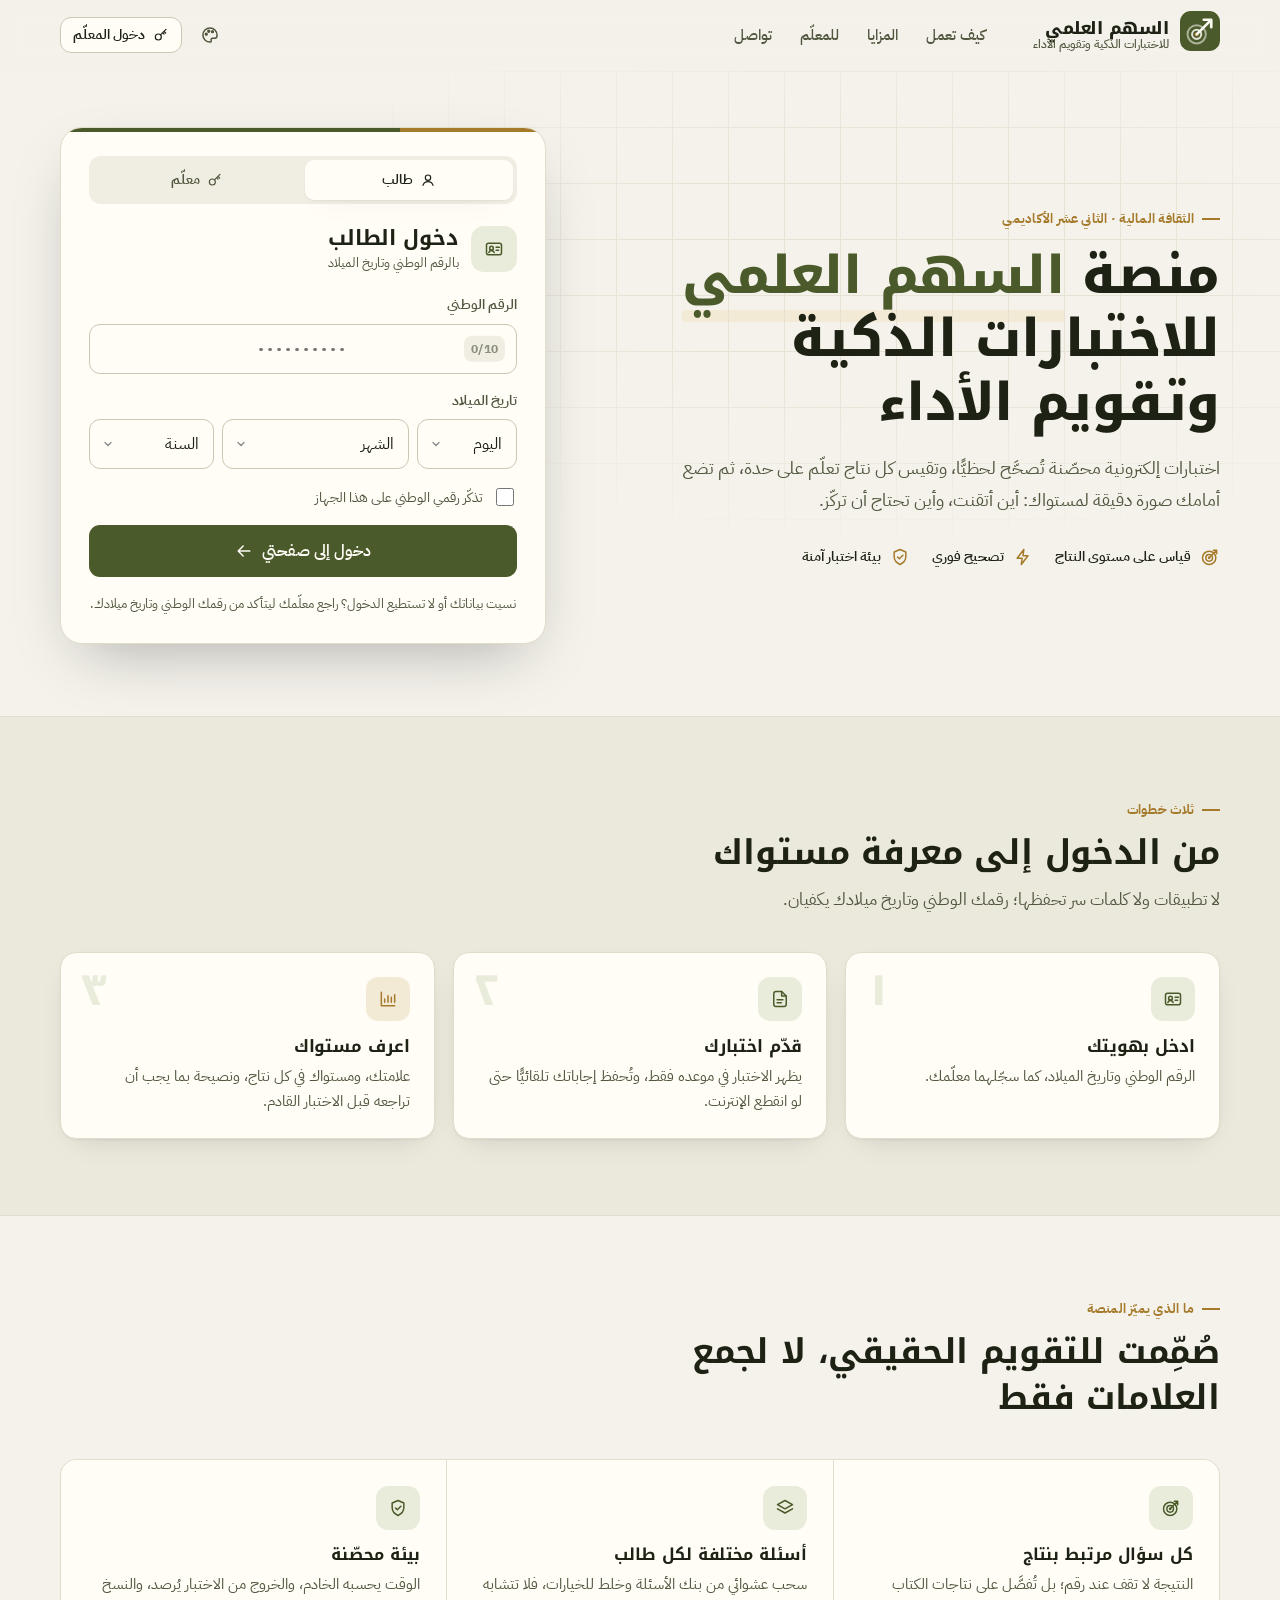
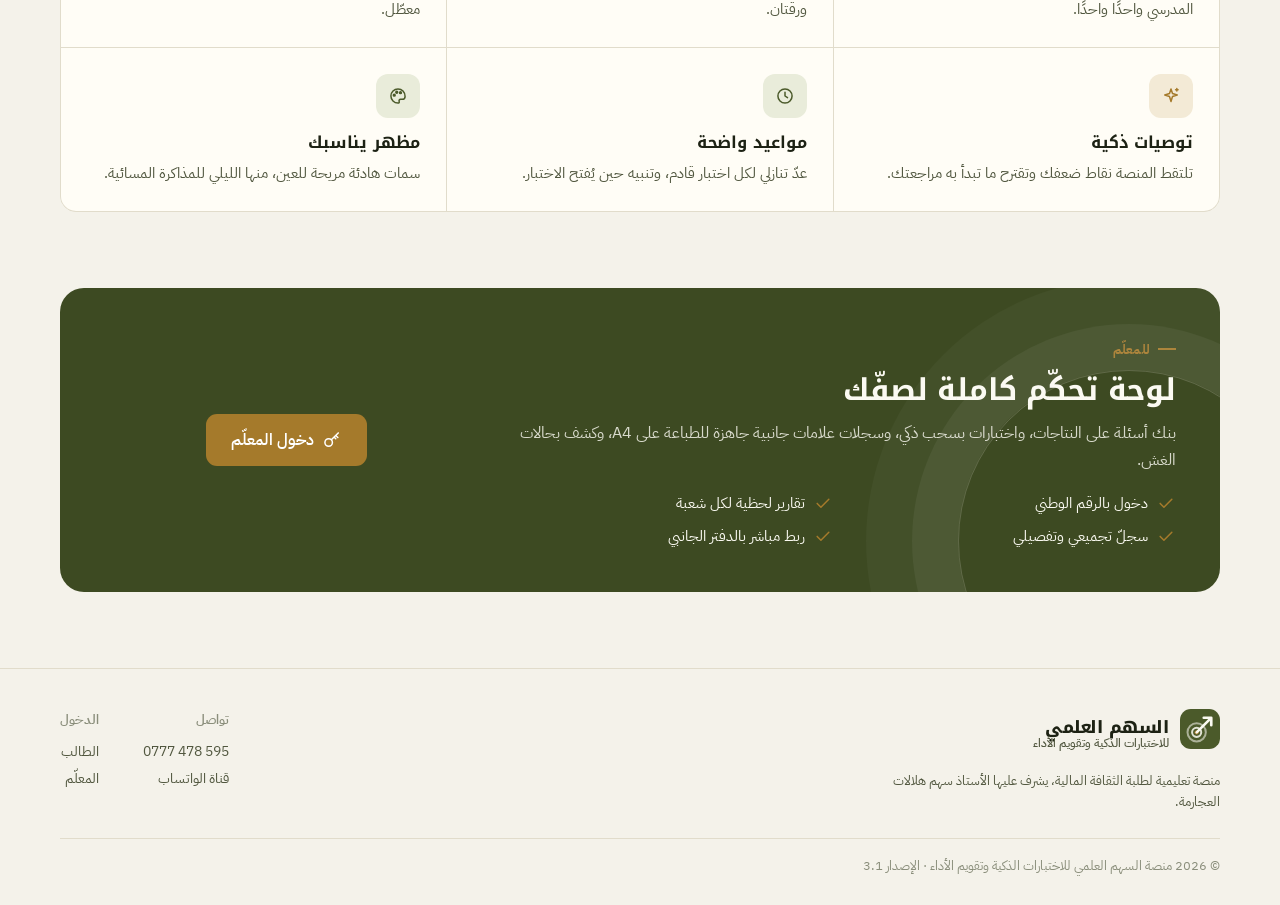
==== index.html @ cba6246a "Add files via upload" ====
<!DOCTYPE html>
<html lang="ar" dir="rtl" data-skin="olive">
<head>
<meta charset="utf-8">
<meta http-equiv="Cache-Control" content="no-cache, must-revalidate">
<meta name="viewport" content="width=device-width, initial-scale=1, viewport-fit=cover">
<meta name="theme-color" content="#3d4a22">
<meta name="description" content="منصة السهم العلمي للاختبارات الذكية وتقويم الأداء — اختبارات إلكترونية آمنة تقيس كل نتاج تعلّم وتعرض للطالب مستواه بدقة.">
<title>منصة السهم العلمي للاختبارات الذكية وتقويم الأداء</title>
<link rel="manifest" href="manifest.webmanifest">
<link rel="icon" href="assets/icon.svg?v=3.1.0" type="image/svg+xml">
<link rel="preconnect" href="https://fonts.googleapis.com">
<link rel="preconnect" href="https://fonts.gstatic.com" crossorigin>
<link href="https://fonts.googleapis.com/css2?family=IBM+Plex+Sans+Arabic:wght@400;500;600;700&family=Noto+Kufi+Arabic:wght@600;700;800&display=swap" rel="stylesheet">
<link rel="stylesheet" href="assets/brand.css?v=3.1.0">
</head>
<body>

<!-- ======================= الموقع + الدخول ======================= -->
<div id="vLogin" class="hide">
  <header class="site-nav" id="siteNav"><div class="container">
    <a class="brand" href="#top"><span data-logo></span><span class="wm"><b>السهم العلمي</b><span>للاختبارات الذكية وتقويم الأداء</span></span></a>
    <nav aria-label="أقسام الموقع">
      <a href="#how">كيف تعمل</a><a href="#features">المزايا</a><a href="#teachers">للمعلّم</a><a href="#contact">تواصل</a>
    </nav>
    <div class="end">
      <button class="iconbtn" id="skinBtnL" title="المظهر" aria-label="تغيير المظهر"><i data-ic="palette"></i></button>
      <a class="btn outline sm hide-sm" href="teacher.html"><i data-ic="key" class="sm"></i>دخول المعلّم</a>
    </div>
  </div></header>

  <section class="hero" id="top"><div class="container">
    <div class="reveal">
      <span class="eyebrow">الثقافة المالية · الثاني عشر الأكاديمي</span>
      <h1>منصة <em>السهم العلمي</em><br>للاختبارات الذكية وتقويم الأداء</h1>
      <p class="lead">اختبارات إلكترونية محصّنة تُصحَّح لحظيًّا، وتقيس كل نتاج تعلّم على حدة، ثم تضع أمامك صورة دقيقة لمستواك: أين أتقنت، وأين تحتاج أن تركّز.</p>
      <div class="trust">
        <div><i data-ic="target"></i>قياس على مستوى النتاج</div>
        <div><i data-ic="bolt"></i>تصحيح فوري</div>
        <div><i data-ic="shield"></i>بيئة اختبار آمنة</div>
      </div>
    </div>

    <div class="portal reveal" id="portal">
      <div class="seg" role="tablist"><button class="on" role="tab" aria-selected="true"><i data-ic="user" class="sm"></i>طالب</button><a href="teacher.html" role="tab"><i data-ic="key" class="sm"></i>معلّم</a></div>
      <div id="loginBox">
        <div class="p-head"><div class="badge"><i data-ic="id"></i></div><div><h2>دخول الطالب</h2><div class="tiny">بالرقم الوطني وتاريخ الميلاد</div></div></div>
        <form id="loginForm" autocomplete="off" novalidate>
          <div id="loginErr" class="err hide" role="alert"></div>
          <label class="field"><span>الرقم الوطني</span>
            <div class="nid-wrap" id="nidWrap">
              <input class="input mono" id="nid" inputmode="numeric" maxlength="10" required placeholder="٠٠٠٠٠٠٠٠٠٠" dir="ltr" aria-describedby="nidCount">
              <span class="count" id="nidCount">0/10</span><span class="tick"><i data-ic="checkc"></i></span>
            </div></label>
          <div class="field"><span>تاريخ الميلاد</span>
            <div class="dob">
              <select class="input" id="dobD" aria-label="اليوم" required></select>
              <select class="input" id="dobM" aria-label="الشهر" required></select>
              <select class="input" id="dobY" aria-label="السنة" required></select>
            </div></div>
          <label class="check"><input type="checkbox" id="remember"> تذكّر رقمي الوطني على هذا الجهاز</label>
          <button class="btn primary block lg" id="loginBtn" type="submit">دخول إلى صفحتي <i data-ic="left"></i></button>
          <p class="tiny" style="text-align:center">نسيت بياناتك أو لا تستطيع الدخول؟ راجع معلّمك ليتأكد من رقمك الوطني وتاريخ ميلادك.</p>
        </form>
      </div>
      <div id="welcomeBox" class="welcome hide" aria-live="polite">
        <div class="ok"><i data-ic="check" class="lg"></i></div>
        <h2 id="wName">أهلًا</h2><p class="muted" style="margin-top:6px">نجهّز صفحتك الآن…</p>
        <div class="step-dots"><i class="on"></i><i class="on"></i><i></i></div>
      </div>
    </div>
  </div></section>

  <section class="sec alt" id="how"><div class="container">
    <div class="sec-head reveal"><span class="eyebrow">ثلاث خطوات</span><h2>من الدخول إلى معرفة مستواك</h2><p>لا تطبيقات ولا كلمات سر تحفظها؛ رقمك الوطني وتاريخ ميلادك يكفيان.</p></div>
    <div class="steps">
      <div class="card reveal"><div class="ibox"><i data-ic="id"></i></div><h3>ادخل بهويتك</h3><p>الرقم الوطني وتاريخ الميلاد، كما سجّلهما معلّمك.</p></div>
      <div class="card reveal"><div class="ibox"><i data-ic="file"></i></div><h3>قدّم اختبارك</h3><p>يظهر الاختبار في موعده فقط، وتُحفظ إجاباتك تلقائيًّا حتى لو انقطع الإنترنت.</p></div>
      <div class="card reveal"><div class="ibox gold"><i data-ic="chart"></i></div><h3>اعرف مستواك</h3><p>علامتك، ومستواك في كل نتاج، ونصيحة بما يجب أن تراجعه قبل الاختبار القادم.</p></div>
    </div>
  </div></section>

  <section class="sec" id="features"><div class="container">
    <div class="sec-head reveal"><span class="eyebrow">ما الذي يميّز المنصة</span><h2>صُمِّمت للتقويم الحقيقي، لا لجمع العلامات فقط</h2></div>
    <div class="feat reveal">
      <div><div class="ibox"><i data-ic="target"></i></div><h3>كل سؤال مرتبط بنتاج</h3><p>النتيجة لا تقف عند رقم؛ بل تُفصَّل على نتاجات الكتاب المدرسي واحدًا واحدًا.</p></div>
      <div><div class="ibox"><i data-ic="layers"></i></div><h3>أسئلة مختلفة لكل طالب</h3><p>سحب عشوائي من بنك الأسئلة وخلط للخيارات، فلا تتشابه ورقتان.</p></div>
      <div><div class="ibox"><i data-ic="shield"></i></div><h3>بيئة محصّنة</h3><p>الوقت يحسبه الخادم، والخروج من الاختبار يُرصد، والنسخ معطّل.</p></div>
      <div><div class="ibox gold"><i data-ic="spark"></i></div><h3>توصيات ذكية</h3><p>تلتقط المنصة نقاط ضعفك وتقترح ما تبدأ به مراجعتك.</p></div>
      <div><div class="ibox"><i data-ic="clock"></i></div><h3>مواعيد واضحة</h3><p>عدّ تنازلي لكل اختبار قادم، وتنبيه حين يُفتح الاختبار.</p></div>
      <div><div class="ibox"><i data-ic="palette"></i></div><h3>مظهر يناسبك</h3><p>سمات هادئة مريحة للعين، منها الليلي للمذاكرة المسائية.</p></div>
    </div>
  </div></section>

  <section id="teachers"><div class="container">
    <div class="band reveal">
      <div><span class="eyebrow" style="color:var(--gold)">للمعلّم</span><h2 style="margin-top:10px">لوحة تحكّم كاملة لصفّك</h2>
        <p>بنك أسئلة على النتاجات، واختبارات بسحب ذكي، وسجلات علامات جانبية جاهزة للطباعة على A4، وكشف بحالات الغش.</p>
        <ul><li><i data-ic="check"></i>دخول بالرقم الوطني</li><li><i data-ic="check"></i>تقارير لحظية لكل شعبة</li>
            <li><i data-ic="check"></i>سجلّ تجميعي وتفصيلي</li><li><i data-ic="check"></i>ربط مباشر بالدفتر الجانبي</li></ul></div>
      <div style="text-align:center"><a class="btn gold lg" href="teacher.html"><i data-ic="key"></i>دخول المعلّم</a></div>
    </div>
  </div></section>

  <footer class="site-foot" id="contact"><div class="container">
    <div style="max-width:360px">
      <a class="brand" href="#top"><span data-logo></span><span class="wm"><b>السهم العلمي</b><span>للاختبارات الذكية وتقويم الأداء</span></span></a>
      <p class="tiny" style="margin-top:12px">منصة تعليمية لطلبة الثقافة المالية، يشرف عليها الأستاذ سهم هلالات العجارمة.</p>
    </div>
    <div class="cols">
      <div><b>تواصل</b><a href="tel:0777478595" dir="ltr" style="text-align:right">0777 478 595</a><a href="https://whatsapp.com/channel/0029VbDEOn26hENv5mIE1m0L" target="_blank" rel="noopener">قناة الواتساب</a></div>
      <div><b>الدخول</b><a href="#portal">الطالب</a><a href="teacher.html">المعلّم</a></div>
    </div>
    <div class="copy">© <span id="yr"></span> منصة السهم العلمي للاختبارات الذكية وتقويم الأداء · الإصدار 3.1</div>
  </div></footer>
</div>

<!-- ======================= لوحة الطالب ======================= -->
<div id="vHome" class="hide">
  <header class="appbar"><div class="container">
    <a class="brand" href="#" id="homeLink"><span data-logo></span><span class="wm"><b>السهم العلمي</b><span>صفحة الطالب</span></span></a>
    <div class="who"><b id="hName">—</b><span class="avatar" id="hAv">—</span></div>
    <button class="iconbtn" id="refreshBtn" title="تحديث" aria-label="تحديث"><i data-ic="refresh"></i></button>
    <button class="iconbtn" id="skinBtn" title="المظهر" aria-label="تغيير المظهر"><i data-ic="palette"></i></button>
    <button class="iconbtn" id="logoutBtn" title="خروج" aria-label="تسجيل الخروج"><i data-ic="logout"></i></button>
  </div></header>
  <main class="dash container" id="dash"></main>
</div>

<!-- ======================= الاختبار ======================= -->
<section id="vExam" class="hide noselect">
  <div class="exam-top"><div class="container">
    <div class="grow"><div style="font-weight:700;font-family:var(--f-disp)" id="xTitle"></div>
      <div class="tiny"><span id="xProg"></span> · <span id="xSaved">—</span></div></div>
    <div class="timer mono" id="xTimer">--:--</div>
  </div>
  <div class="bar"><i id="xBar" style="width:0"></i></div>
  <div class="gbar hide" id="gBar"></div></div>
  <div class="wmark hide" id="wmark" aria-hidden="true"></div>
  <div class="gwarn" id="gWarn" role="alert"></div>
  <main class="exam-main">
    <div class="card qcard" id="xCard"></div>
    <div class="row sp" style="margin-top:14px">
      <button class="btn outline" id="xPrev"><i data-ic="right" class="sm"></i>السابق</button>
      <button class="btn ghost sm" id="xFlag"><i data-ic="flag" class="sm"></i>علّم للمراجعة</button>
      <button class="btn primary" id="xNext">التالي<i data-ic="left" class="sm"></i></button>
    </div>
    <div class="card pad" style="margin-top:16px">
      <div class="row sp" style="margin-bottom:12px"><b style="font-size:14px">خريطة الأسئلة</b>
        <span class="tiny"><span style="color:var(--accent)">■</span> مُجاب · <span style="color:var(--gold)">●</span> معلَّم</span></div>
      <div class="qnav" id="xNav"></div>
      <button class="btn primary block lg" id="xSubmit" style="margin-top:16px">تسليم الإجابات</button>
    </div>
  </main>
</section>

<!-- ======================= النتيجة ======================= -->
<section id="vResult" class="hide">
  <header class="appbar"><div class="container"><span data-logo class="brand"></span><h2 id="rTitle" style="font-size:18px">النتيجة</h2></div></header>
  <main class="exam-main"><div id="rBody"></div>
    <button class="btn primary block lg" id="rBack" style="margin-top:16px">العودة إلى صفحتي</button></main>
</section>

<div id="fsLock" class="lock hide"><div>
  <div class="ibox" style="margin:0 auto 12px;width:64px;height:64px"><i data-ic="lock" class="lg"></i></div>
  <h2 style="margin:8px 0">عُد إلى وضع ملء الشاشة</h2>
  <p class="muted">هذا الاختبار يتطلّب البقاء في ملء الشاشة، وكل خروج يُسجَّل للمعلّم.</p>
  <button class="btn primary lg" id="fsBack" style="margin-top:16px">متابعة الاختبار</button>
</div></div>

<script src="assets/config.js?v=3.1.0"></script>
<script src="assets/icons.js?v=3.1.0"></script>
<script src="assets/common.js?v=3.1.0"></script>
<script src="assets/student.js?v=3.1.0"></script>
</body>
</html>
---- assets/brand.css ----
/* =====================================================================
   منصة السهم العلمي للاختبارات الذكية وتقويم الأداء — نظام التصميم
   السمات: white (رسمي أبيض) · navy (كحلي) · olive (زيتي) · night (ليلي)
   ===================================================================== */
:root, :root[data-skin="white"]{
  --bg:#f6f5f1; --bg-2:#efede6; --surface:#ffffff; --surface-2:#f3f1ec; --line:#e3dfd6; --line-2:#d3cec2;
  --ink:#141820; --ink-2:#4b5361; --ink-3:#868d98;
  --accent:#16325a; --accent-2:#22477c; --accent-ink:#ffffff; --accent-soft:#e7ecf4; --accent-line:#c5d1e3;
  --gold:#a3742a; --gold-soft:#f5ecdc;
  --hero:#16325a; --hero-ink:#ffffff; --hero-2:#1f3f6d;
  --ok:#2c6a3b; --ok-bg:#e5f0e6; --warn:#946414; --warn-bg:#f7eedb; --danger:#a1302a; --danger-bg:#f8e6e4;
  --l1:#a1302a; --l1-bg:#f8e6e4; --l2:#946414; --l2-bg:#f7eedb; --l3:#22477c; --l3-bg:#e7ecf4; --l4:#2c6a3b; --l4-bg:#e5f0e6;
  /* جسور لملف app.css القديم */
  --brand:var(--accent); --brand-2:var(--accent-2); --brand-ink:var(--accent-ink); --brand-soft:var(--accent-soft);
  --sh:0 1px 2px rgba(20,24,32,.05), 0 10px 30px -18px rgba(20,24,32,.25);
  --sh-lg:0 24px 60px -24px rgba(20,24,32,.35);
  --r:16px; --r-sm:11px; --r-xs:8px;
  --f-body:"IBM Plex Sans Arabic", system-ui, -apple-system, "Segoe UI", sans-serif;
  --f-disp:"Noto Kufi Arabic", "IBM Plex Sans Arabic", sans-serif;
  --f-serif:"Amiri", "Noto Naskh Arabic", serif;
  --safe-b: env(safe-area-inset-bottom, 0px);
  color-scheme: light;
}
:root[data-skin="navy"]{
  --bg:#f3f0e8; --bg-2:#e9e4d8; --surface:#fffdf8; --surface-2:#f1ece1; --line:#e0d9c8; --line-2:#cfc6b1;
  --ink:#101826; --ink-2:#47505f; --ink-3:#858b93;
  --accent:#0d2340; --accent-2:#173661; --accent-ink:#fffaf0; --accent-soft:#e4e8ef; --accent-line:#c2cad8;
  --gold:#b3842f; --gold-soft:#f4e9d2; --hero:#0d2340; --hero-ink:#fffaf0; --hero-2:#173661;
  --l3:#173661; --l3-bg:#e4e8ef;
}
:root[data-skin="olive"]{
  --bg:#f4f2ea; --bg-2:#ebe8dc; --surface:#fffdf6; --surface-2:#f0ede2; --line:#e1dccb; --line-2:#cec7b1;
  --ink:#1d2214; --ink-2:#51573f; --ink-3:#8a8e7b;
  --accent:#4b5a2a; --accent-2:#5f7135; --accent-ink:#fbfaf2; --accent-soft:#e9ecda; --accent-line:#cdd4b2;
  --gold:#a57a2b; --gold-soft:#f3ead6; --hero:#3d4a22; --hero-ink:#fbfaf2; --hero-2:#4b5a2a;
  --l3:#4b6a8a; --l3-bg:#e6edf3; --l4:#4b5a2a; --l4-bg:#e9ecda;
}
:root[data-skin="night"]{
  --bg:#0e1113; --bg-2:#131719; --surface:#171b1e; --surface-2:#1e2326; --line:#2a3034; --line-2:#363d42;
  --ink:#ebe8e1; --ink-2:#a9a8a0; --ink-3:#73766f;
  --accent:#b9c37f; --accent-2:#cbd396; --accent-ink:#171a0d; --accent-soft:#252a1c; --accent-line:#3c4429;
  --gold:#d2a95b; --gold-soft:#2a2316; --hero:#171b1e; --hero-ink:#ebe8e1; --hero-2:#1e2326;
  --ok:#86c08f; --ok-bg:#16241a; --warn:#e0b45c; --warn-bg:#2a2214; --danger:#e48a80; --danger-bg:#2c1716;
  --l1:#e48a80; --l1-bg:#2c1716; --l2:#e0b45c; --l2-bg:#2a2214; --l3:#8fb3e0; --l3-bg:#162130; --l4:#86c08f; --l4-bg:#16241a;
  --sh:0 1px 2px rgba(0,0,0,.4), 0 10px 30px -18px rgba(0,0,0,.7); --sh-lg:0 24px 60px -24px rgba(0,0,0,.8);
  color-scheme: dark;
}

/* ---------- أساس ---------- */
*{box-sizing:border-box;-webkit-tap-highlight-color:transparent}
html{scroll-behavior:smooth}
html,body{margin:0;padding:0}
body{font-family:var(--f-body);background:var(--bg);color:var(--ink);font-size:15.5px;line-height:1.7;
  overflow-x:hidden;-webkit-font-smoothing:antialiased;text-rendering:optimizeLegibility}
button,input,select,textarea{font:inherit;color:inherit}
button{cursor:pointer;border:0;background:none}
button:disabled{opacity:.55;cursor:not-allowed}
h1,h2,h3,h4{margin:0;line-height:1.35;font-family:var(--f-disp);font-weight:700;letter-spacing:-.005em}
p{margin:0}
a{color:var(--accent);text-decoration:none}
a:hover{text-decoration:underline}
:focus-visible{outline:2.5px solid var(--gold);outline-offset:2px;border-radius:6px}
::selection{background:var(--accent);color:var(--accent-ink)}
.hide{display:none!important}
.mono,.num{font-variant-numeric:tabular-nums;font-feature-settings:"tnum"}
.muted{color:var(--ink-2)} .faint{color:var(--ink-3)} .tiny{font-size:12.5px;color:var(--ink-2)}
.row{display:flex;align-items:center;gap:10px} .wrap{flex-wrap:wrap} .grow{flex:1;min-width:0} .sp{justify-content:space-between}
.stack{display:grid;gap:12px}
.container{width:100%;max-width:1200px;margin-inline:auto;padding-inline:20px}
.ic{width:20px;height:20px;flex:none;stroke:currentColor;fill:none;stroke-width:1.8;stroke-linecap:round;stroke-linejoin:round}
.ic.lg{width:26px;height:26px} .ic.sm{width:16px;height:16px}
.sr{position:absolute;width:1px;height:1px;overflow:hidden;clip:rect(0 0 0 0)}

/* ---------- الشعار ---------- */
.brand{display:flex;align-items:center;gap:11px;color:inherit;text-decoration:none!important}
.brand .mark{width:40px;height:40px;flex:none}
.brand .wm{display:flex;flex-direction:column;line-height:1.2}
.brand .wm b{font-family:var(--f-disp);font-size:17px;font-weight:800;letter-spacing:-.01em}
.brand .wm span{font-size:11.5px;color:var(--ink-2);font-weight:500}
.mark .m-bg{fill:var(--accent)} .mark .m-fg{stroke:var(--accent-ink)} .mark .m-dot{fill:var(--gold)}

/* ---------- أزرار وحقول ---------- */
.btn{display:inline-flex;align-items:center;justify-content:center;gap:8px;min-height:44px;padding:0 18px;border-radius:var(--r-sm);
  font-weight:600;font-size:15px;border:1px solid transparent;transition:background .15s,border-color .15s,transform .08s,box-shadow .15s;
  text-decoration:none!important;white-space:nowrap}
.btn:active:not(:disabled){transform:translateY(1px)}
.btn.primary{background:var(--accent);color:var(--accent-ink)}
.btn.primary:hover:not(:disabled){background:var(--accent-2)}
.btn.gold{background:var(--gold);color:#fff}
.btn.outline{border-color:var(--line-2);background:var(--surface);color:var(--ink)}
.btn.outline:hover{border-color:var(--accent);color:var(--accent)}
.btn.ghost{color:var(--ink-2)} .btn.ghost:hover{background:var(--surface-2);color:var(--ink)}
.btn.danger{background:var(--danger);color:#fff}
.btn.lg{min-height:52px;font-size:16px;padding:0 24px}
.btn.sm{min-height:36px;font-size:13.5px;padding:0 12px}
.btn.block{width:100%}
.btn .spin{width:18px;height:18px;border-radius:50%;border:2px solid currentColor;border-inline-end-color:transparent;animation:spin .7s linear infinite}
@keyframes spin{to{transform:rotate(360deg)}}
.iconbtn{width:40px;height:40px;border-radius:12px;display:grid;place-items:center;color:var(--ink-2);flex:none;border:1px solid transparent}
.iconbtn:hover{background:var(--surface-2);color:var(--ink);border-color:var(--line)}

.field{display:grid;gap:7px}
.field>span,.lbl{font-size:13.5px;font-weight:600;color:var(--ink-2)}
.input{width:100%;min-height:50px;border:1.5px solid var(--line-2);background:var(--surface);border-radius:var(--r-sm);padding:0 14px;
  font-size:16px;transition:border-color .15s, box-shadow .15s;outline:none;appearance:none}
.input:focus{border-color:var(--accent);box-shadow:0 0 0 4px var(--accent-soft)}
.input.bad{border-color:var(--danger);box-shadow:0 0 0 4px var(--danger-bg)}
select.input{background-image:url("data:image/svg+xml,%3Csvg xmlns='http://www.w3.org/2000/svg' width='12' height='12' viewBox='0 0 24 24' fill='none' stroke='%23888' stroke-width='2.5' stroke-linecap='round'%3E%3Cpath d='m6 9 6 6 6-6'/%3E%3C/svg%3E");
  background-position:left 12px center;background-repeat:no-repeat;padding-left:30px}
.err{background:var(--danger-bg);color:var(--danger);border-radius:var(--r-sm);padding:10px 14px;font-size:14px;font-weight:500;display:flex;gap:8px;align-items:flex-start}

.card{background:var(--surface);border:1px solid var(--line);border-radius:var(--r);box-shadow:var(--sh)}
.card.pad{padding:20px}
.pill{display:inline-flex;align-items:center;gap:6px;font-size:12px;font-weight:600;border-radius:999px;padding:3px 10px;background:var(--surface-2);color:var(--ink-2);white-space:nowrap}
.pill.open{background:var(--ok-bg);color:var(--ok)} .pill.open::before{content:"";width:7px;height:7px;border-radius:50%;background:currentColor;animation:pulse 1.6s infinite}
.pill.soon{background:var(--accent-soft);color:var(--accent)} .pill.ended{background:var(--surface-2);color:var(--ink-3)}
.pill.warn{background:var(--warn-bg);color:var(--warn)}
@keyframes pulse{0%,100%{opacity:1}50%{opacity:.35}}
.bar{height:7px;border-radius:99px;background:var(--surface-2);overflow:hidden}
.bar>i{display:block;height:100%;background:var(--accent);border-radius:inherit;transition:width .5s cubic-bezier(.2,.8,.2,1)}
.eyebrow{display:inline-flex;align-items:center;gap:8px;font-size:12.5px;font-weight:700;letter-spacing:.02em;color:var(--gold);text-transform:none}
.eyebrow::before{content:"";width:18px;height:2px;background:currentColor}

/* ---------- شريط الموقع ---------- */
.site-nav{position:sticky;top:0;z-index:60;background:color-mix(in srgb,var(--bg) 86%,transparent);
  backdrop-filter:saturate(1.4) blur(12px);-webkit-backdrop-filter:saturate(1.4) blur(12px);border-bottom:1px solid transparent;transition:border-color .2s}
.site-nav.scrolled{border-bottom-color:var(--line)}
.site-nav .container{display:flex;align-items:center;gap:18px;height:70px}
.site-nav nav{display:flex;gap:4px;margin-inline-start:18px}
.site-nav nav a{color:var(--ink-2);font-weight:500;font-size:14.5px;padding:8px 12px;border-radius:9px;text-decoration:none}
.site-nav nav a:hover{color:var(--ink);background:var(--surface-2)}
.site-nav .end{margin-inline-start:auto;display:flex;align-items:center;gap:8px}
@media (max-width:860px){.site-nav nav{display:none}.site-nav .hide-sm{display:none}}

/* ---------- البطل ---------- */
.hero{position:relative;overflow:hidden;padding:56px 0 72px}
.hero::before{content:"";position:absolute;inset:0;pointer-events:none;
  background-image:linear-gradient(var(--line) 1px,transparent 1px),linear-gradient(90deg,var(--line) 1px,transparent 1px);
  background-size:56px 56px;mask-image:radial-gradient(ellipse 70% 60% at 70% 30%,#000 30%,transparent 75%);
  -webkit-mask-image:radial-gradient(ellipse 70% 60% at 70% 30%,#000 30%,transparent 75%);opacity:.7}
.hero .container{position:relative;display:grid;grid-template-columns:1.12fr .88fr;gap:56px;align-items:center}
.hero h1{font-size:clamp(30px,4.4vw,52px);line-height:1.22;font-weight:800;margin:14px 0 18px}
.hero h1 em{font-style:normal;color:var(--accent);position:relative;white-space:nowrap}
.hero h1 em::after{content:"";position:absolute;inset-inline:0;bottom:.06em;height:.22em;background:var(--gold-soft);z-index:-1;border-radius:3px}
.hero .lead{font-size:17.5px;color:var(--ink-2);max-width:560px;line-height:1.85}
.hero .trust{display:flex;flex-wrap:wrap;gap:10px 22px;margin-top:28px}
.hero .trust div{display:flex;align-items:center;gap:9px;font-size:14px;font-weight:600;color:var(--ink)}
.hero .trust .ic{color:var(--gold)}
.hero .cta{display:flex;gap:10px;flex-wrap:wrap;margin-top:30px}
@media (max-width:960px){.hero .container{grid-template-columns:1fr;gap:36px}.hero{padding:28px 0 48px}}

/* ---------- بوابة الدخول ---------- */
.portal{position:relative;background:var(--surface);border:1px solid var(--line);border-radius:22px;box-shadow:var(--sh-lg);padding:28px;overflow:hidden}
.portal::before{content:"";position:absolute;inset-inline:0;top:0;height:4px;background:linear-gradient(90deg,var(--accent) 0 70%,var(--gold) 70% 100%)}
.portal .p-head{display:flex;align-items:center;gap:12px;margin-bottom:20px}
.portal .p-head .badge{width:46px;height:46px;border-radius:13px;display:grid;place-items:center;background:var(--accent-soft);color:var(--accent)}
.portal h2{font-size:21px}
.portal form{display:grid;gap:16px}
.seg{display:grid;grid-template-columns:1fr 1fr;background:var(--surface-2);border-radius:12px;padding:4px;gap:4px;margin-bottom:20px}
.seg a,.seg button{display:flex;align-items:center;justify-content:center;gap:7px;min-height:40px;border-radius:9px;font-weight:600;font-size:14px;color:var(--ink-2);text-decoration:none!important}
.seg .on{background:var(--surface);color:var(--ink);box-shadow:var(--sh)}
.nid-wrap{position:relative}
.nid-wrap .input{font-size:21px;letter-spacing:.14em;text-align:center;font-weight:600;padding-inline:48px}
.nid-wrap .count{position:absolute;inset-inline-start:12px;top:50%;transform:translateY(-50%);font-size:12px;font-weight:700;color:var(--ink-3);
  background:var(--surface-2);border-radius:8px;padding:3px 7px}
.nid-wrap .tick{position:absolute;inset-inline-end:14px;top:50%;transform:translateY(-50%) scale(.6);opacity:0;color:var(--ok);transition:.2s}
.nid-wrap.full .tick{opacity:1;transform:translateY(-50%) scale(1)}
.nid-wrap.full .count{color:var(--ok);background:var(--ok-bg)}
.dob{display:grid;grid-template-columns:.8fr 1.5fr 1fr;gap:8px}
.check{display:flex;align-items:center;gap:9px;font-size:14px;color:var(--ink-2);cursor:pointer;user-select:none}
.check input{width:18px;height:18px;accent-color:var(--accent)}
.shake{animation:shake .42s}
@keyframes shake{20%,60%{transform:translateX(-7px)}40%,80%{transform:translateX(7px)}}
.welcome{text-align:center;padding:26px 6px}
.welcome .ok{width:72px;height:72px;border-radius:50%;margin:0 auto 14px;display:grid;place-items:center;background:var(--ok-bg);color:var(--ok);animation:pop .45s cubic-bezier(.2,1.4,.4,1)}
@keyframes pop{from{transform:scale(.4);opacity:0}}
.step-dots{display:flex;gap:6px;justify-content:center;margin-top:16px}
.step-dots i{width:22px;height:4px;border-radius:9px;background:var(--line-2)} .step-dots i.on{background:var(--accent)}

/* ---------- أقسام الموقع ---------- */
.sec{padding:76px 0}
.sec.alt{background:var(--bg-2);border-block:1px solid var(--line)}
.sec-head{max-width:640px;margin-bottom:38px}
.sec-head h2{font-size:clamp(24px,3vw,34px);margin:10px 0 10px}
.sec-head p{color:var(--ink-2);font-size:16.5px}
.steps{display:grid;grid-template-columns:repeat(3,1fr);gap:18px;counter-reset:st}
.steps .card{padding:24px;position:relative}
.steps .card::before{counter-increment:st;content:counter(st,arabic-indic);font-family:var(--f-disp);font-weight:800;font-size:44px;line-height:1;color:var(--accent-soft);
  position:absolute;inset-inline-end:20px;top:16px}
.steps h3{font-size:17px;margin:14px 0 6px} .steps p{color:var(--ink-2);font-size:14.5px}
.feat{display:grid;grid-template-columns:repeat(3,1fr);gap:1px;background:var(--line);border:1px solid var(--line);border-radius:var(--r);overflow:hidden}
.feat>div{background:var(--surface);padding:26px}
.feat h3{font-size:16.5px;margin:14px 0 6px} .feat p{color:var(--ink-2);font-size:14.5px}
.ibox{width:44px;height:44px;border-radius:12px;display:grid;place-items:center;background:var(--accent-soft);color:var(--accent)}
.ibox.gold{background:var(--gold-soft);color:var(--gold)}
@media (max-width:900px){.steps,.feat{grid-template-columns:1fr}}
.band{background:var(--hero);color:var(--hero-ink);border-radius:24px;padding:44px;display:grid;grid-template-columns:1.3fr .7fr;gap:30px;align-items:center;position:relative;overflow:hidden}
.band::after{content:"";position:absolute;inset-inline-start:-80px;bottom:-120px;width:340px;height:340px;border-radius:50%;border:1.5px solid color-mix(in srgb,var(--hero-ink) 18%,transparent);
  box-shadow:0 0 0 46px color-mix(in srgb,var(--hero-ink) 5%,transparent),0 0 0 92px color-mix(in srgb,var(--hero-ink) 3%,transparent)}
.band h2{font-size:clamp(22px,2.6vw,30px);color:var(--hero-ink)}
.band p{opacity:.82;margin-top:10px}
.band ul{list-style:none;padding:0;margin:18px 0 0;display:grid;gap:8px;grid-template-columns:1fr 1fr}
.band li{display:flex;gap:8px;align-items:center;font-size:14.5px}
.band li .ic{color:var(--gold)}
.band .btn{position:relative;z-index:1}
@media (max-width:860px){.band{grid-template-columns:1fr;padding:30px}.band ul{grid-template-columns:1fr}}
.site-foot{padding:40px 0 calc(28px + var(--safe-b));border-top:1px solid var(--line);margin-top:76px}
.site-foot .container{display:flex;flex-wrap:wrap;gap:20px 40px;align-items:flex-start;justify-content:space-between}
.site-foot .cols{display:flex;gap:44px;flex-wrap:wrap;font-size:14px}
.site-foot .cols b{display:block;font-size:13px;color:var(--ink-3);margin-bottom:8px;font-weight:600}
.site-foot .cols a,.site-foot .cols span{display:block;color:var(--ink-2);margin-bottom:4px}
.site-foot .copy{width:100%;font-size:12.5px;color:var(--ink-3);border-top:1px solid var(--line);padding-top:16px;margin-top:6px}

/* ---------- لوحة الطالب ---------- */
.appbar{position:sticky;top:0;z-index:50;background:var(--surface);border-bottom:1px solid var(--line)}
.appbar .container{display:flex;align-items:center;gap:12px;height:64px}
.appbar .who{display:flex;align-items:center;gap:10px;margin-inline-start:auto;padding:5px 6px 5px 12px;border-radius:999px;border:1px solid var(--line)}
.avatar{width:32px;height:32px;border-radius:50%;display:grid;place-items:center;background:var(--accent);color:var(--accent-ink);font-weight:700;font-family:var(--f-disp);font-size:14px}
.appbar .who b{font-size:14px;max-width:180px;overflow:hidden;text-overflow:ellipsis;white-space:nowrap}
@media (max-width:640px){.appbar .who b{display:none}.appbar .who{padding:4px}}
.dash{padding:26px 0 calc(60px + var(--safe-b))}
.greet{background:var(--hero);color:var(--hero-ink);border-radius:22px;padding:28px;position:relative;overflow:hidden}
.greet::after{content:"";position:absolute;inset-inline-start:-60px;top:-90px;width:300px;height:300px;border-radius:50%;
  border:1.5px solid color-mix(in srgb,var(--hero-ink) 16%,transparent);box-shadow:0 0 0 40px color-mix(in srgb,var(--hero-ink) 4%,transparent)}
.greet h1{font-size:clamp(22px,3vw,30px);color:var(--hero-ink)}
.greet .sub{opacity:.8;margin-top:4px;font-size:14.5px}
.kpis{display:grid;grid-template-columns:repeat(4,1fr);gap:12px;margin-top:22px;position:relative;z-index:1}
.kpi{background:color-mix(in srgb,var(--hero-ink) 9%,transparent);border:1px solid color-mix(in srgb,var(--hero-ink) 14%,transparent);border-radius:14px;padding:14px}
.kpi b{display:block;font-family:var(--f-disp);font-size:24px;line-height:1.2}
.kpi span{font-size:12.5px;opacity:.78}
@media (max-width:720px){.kpis{grid-template-columns:1fr 1fr}}
.spot{margin-top:18px;display:grid;grid-template-columns:auto 1fr auto;gap:18px;align-items:center;padding:20px 22px;border-radius:18px;
  background:var(--surface);border:1.5px solid var(--accent);box-shadow:var(--sh)}
.spot .ibox{width:52px;height:52px}
.spot h3{font-size:18px} .spot .meta{display:flex;flex-wrap:wrap;gap:6px 14px;font-size:13.5px;color:var(--ink-2);margin-top:4px}
.spot .cd{font-family:var(--f-disp);font-weight:700;color:var(--accent)}
@media (max-width:640px){.spot{grid-template-columns:1fr}.spot .ibox{display:none}}
.smart{margin-top:18px;display:flex;gap:14px;align-items:flex-start;background:var(--gold-soft);border:1px solid color-mix(in srgb,var(--gold) 30%,transparent);
  border-radius:16px;padding:16px 18px;font-size:14.5px}
.smart .ic{color:var(--gold);margin-top:3px}
.smart b{font-family:var(--f-disp)}
.tiles{display:grid;grid-template-columns:repeat(3,1fr);gap:14px;margin-top:22px}
.tile{text-align:start;background:var(--surface);border:1px solid var(--line);border-radius:18px;padding:20px;display:grid;gap:12px;
  transition:border-color .15s,transform .15s,box-shadow .15s;position:relative;min-height:150px;align-content:start}
.tile:hover{border-color:var(--accent-line);transform:translateY(-2px);box-shadow:var(--sh-lg)}
.tile h3{font-size:16.5px}
.tile p{font-size:13.5px;color:var(--ink-2)}
.tile .cnt{position:absolute;inset-inline-end:18px;top:18px;font-family:var(--f-disp);font-weight:800;font-size:26px;color:var(--ink-3)}
.tile .cnt.hot{color:var(--accent)}
.tile .go{position:absolute;inset-inline-end:18px;bottom:16px;color:var(--ink-3);transition:transform .15s}
.tile:hover .go{transform:translateX(-4px);color:var(--accent)}
@media (max-width:860px){.tiles{grid-template-columns:1fr 1fr}}
@media (max-width:600px){.tiles{gap:10px}.tile{min-height:0;padding:16px;gap:10px}.tile p{font-size:12.5px}.tile h3{font-size:15px}.tile .cnt{font-size:20px;top:14px;inset-inline-end:14px}
  .tile .go{display:none}.hero .lead{font-size:15.5px}.hero .trust{display:none}.dob .input{padding-inline:10px 24px;font-size:15px;background-position:left 8px center}
  .appbar .brand .wm{display:none}.greet{padding:22px}.portal{padding:22px}.sec{padding:52px 0}}
.crumb{display:flex;align-items:center;gap:10px;margin-bottom:18px}
.crumb h2{font-size:22px}
.panel-grid{display:grid;grid-template-columns:repeat(2,1fr);gap:14px}
@media (max-width:760px){.panel-grid{grid-template-columns:1fr}}
.xcard{padding:18px;display:grid;gap:10px}
.xcard .ttl{font-weight:700;font-size:16px;font-family:var(--f-disp)}
.xcard .meta{display:flex;flex-wrap:wrap;gap:6px 14px;font-size:13px;color:var(--ink-2)}
.xcard .meta span{display:inline-flex;align-items:center;gap:5px}
.empty{text-align:center;padding:40px 20px;color:var(--ink-2)}
.empty .ibox{margin:0 auto 12px}
.list{display:grid}
.list .li{display:grid;grid-template-columns:1fr auto;gap:6px 14px;align-items:center;padding:14px 18px;border-bottom:1px solid var(--line)}
.list .li:last-child{border-bottom:0}
.score{font-family:var(--f-disp);font-weight:700;font-size:17px}
.unit{border:1px solid var(--line);border-radius:16px;background:var(--surface);overflow:hidden}
.unit+.unit{margin-top:12px}
.unit summary{list-style:none;cursor:pointer;padding:16px 18px;display:flex;align-items:center;gap:12px}
.unit summary::-webkit-details-marker{display:none}
.unit summary h3{font-size:16px}
.unit[open] summary{border-bottom:1px solid var(--line)}
.unit .oc{display:grid;grid-template-columns:auto 1fr auto;gap:12px;align-items:center;padding:12px 18px;border-bottom:1px solid var(--line);font-size:14px}
.unit .oc:last-child{border-bottom:0}
.lbl-chip{font-size:11.5px;font-weight:700;color:var(--ink-3);background:var(--surface-2);border-radius:7px;padding:2px 7px;font-family:var(--f-body)}
.lv{display:inline-grid;place-items:center;min-width:76px;font-size:12px;font-weight:700;border-radius:8px;padding:4px 8px}
.lv1{background:var(--l1-bg);color:var(--l1)} .lv2{background:var(--l2-bg);color:var(--l2)} .lv3{background:var(--l3-bg);color:var(--l3)} .lv4{background:var(--l4-bg);color:var(--l4)}
.lv0{background:var(--surface-2);color:var(--ink-3)}
.dist{display:flex;height:10px;border-radius:99px;overflow:hidden;background:var(--surface-2);min-width:120px}
.dist i{height:100%} .dist .d1{background:var(--l1)} .dist .d2{background:var(--l2)} .dist .d3{background:var(--l3)} .dist .d4{background:var(--l4)}
.kv{display:grid;grid-template-columns:auto 1fr;gap:10px 22px;font-size:14.5px}
.kv dt{color:var(--ink-3)} .kv dd{margin:0;font-weight:600}
.timeline{position:relative;padding-inline-start:22px}
.timeline::before{content:"";position:absolute;inset-inline-start:6px;top:6px;bottom:6px;width:2px;background:var(--line)}
.timeline .ev{position:relative;padding:0 0 18px}
.timeline .ev::before{content:"";position:absolute;inset-inline-start:-21px;top:7px;width:12px;height:12px;border-radius:50%;background:var(--surface);border:2.5px solid var(--accent)}

/* ---------- السمات ---------- */
.skins{display:grid;grid-template-columns:repeat(2,1fr);gap:10px}
.skin{border:1.5px solid var(--line);border-radius:14px;padding:12px;text-align:start;display:grid;gap:8px;background:var(--surface)}
.skin.on{border-color:var(--accent);box-shadow:0 0 0 3px var(--accent-soft)}
.skin .sw{display:flex;gap:5px} .skin .sw i{width:22px;height:22px;border-radius:7px;border:1px solid rgba(0,0,0,.08)}
.skin b{font-size:14px}

/* ---------- الاختبار ---------- */
.exam-top{position:sticky;top:0;z-index:50;background:var(--surface);border-bottom:1px solid var(--line);padding:10px 0 0}
.exam-top .container{display:flex;align-items:center;gap:14px}
.timer{font-family:var(--f-disp);font-weight:800;font-size:20px;padding:6px 14px;border-radius:12px;background:var(--accent-soft);color:var(--accent);min-width:96px;text-align:center}
.timer.low{background:var(--danger-bg);color:var(--danger);animation:pulse 1s infinite}
.exam-top .bar{height:4px;border-radius:0;margin-top:10px}
.exam-main{max-width:820px;margin-inline:auto;padding:22px 20px calc(60px + var(--safe-b))}
.qcard{padding:26px}
.qnum{font-size:13px;font-weight:700;color:var(--gold);margin-bottom:8px}
.stem{font-size:18.5px;line-height:1.95;font-weight:500;white-space:pre-wrap}
.qimg{max-width:100%;border-radius:12px;margin-top:14px;border:1px solid var(--line)}
.opts{display:grid;gap:10px;margin-top:20px}
.opt{display:flex;gap:14px;align-items:flex-start;text-align:start;padding:14px 16px;border-radius:14px;border:1.5px solid var(--line);background:var(--surface);
  font-size:16px;line-height:1.8;transition:border-color .12s,background .12s;white-space:pre-wrap}
.opt:hover{border-color:var(--accent-line);background:var(--surface-2)}
.opt .L{flex:none;width:32px;height:32px;border-radius:10px;display:grid;place-items:center;font-weight:700;background:var(--surface-2);color:var(--ink-2);font-family:var(--f-disp)}
.opt[aria-checked="true"]{border-color:var(--accent);background:var(--accent-soft)}
.opt[aria-checked="true"] .L{background:var(--accent);color:var(--accent-ink)}
.qnav{display:grid;grid-template-columns:repeat(auto-fill,minmax(42px,1fr));gap:7px}
.qnav button{height:42px;border-radius:10px;border:1.5px solid var(--line);font-weight:600;font-size:14px;background:var(--surface);position:relative}
.qnav .done{background:var(--accent);border-color:var(--accent);color:var(--accent-ink)}
.qnav .cur{box-shadow:0 0 0 3px var(--gold-soft);border-color:var(--gold)}
.qnav .flag::after{content:"";position:absolute;top:4px;inset-inline-end:4px;width:7px;height:7px;border-radius:50%;background:var(--gold)}
.noselect{-webkit-user-select:none;user-select:none;-webkit-touch-callout:none}
.lock{position:fixed;inset:0;z-index:200;background:color-mix(in srgb,var(--bg) 96%,transparent);display:grid;place-items:center;text-align:center;padding:24px}
.lock>div{max-width:420px}
.score-ring{--p:0;width:150px;height:150px;border-radius:50%;margin:6px auto 14px;display:grid;place-items:center;
  background:conic-gradient(var(--accent) calc(var(--p)*1%),var(--surface-2) 0)}
.score-ring>div{width:118px;height:118px;border-radius:50%;background:var(--surface);display:grid;place-items:center;text-align:center}
.score-ring b{font-family:var(--f-disp);font-size:26px;display:block}

/* ---------- منبثقات وإشعارات (common.js) ---------- */
.scrim{position:fixed;inset:0;background:rgba(10,14,20,.42);opacity:0;pointer-events:none;transition:opacity .2s;z-index:90}
.scrim.on{opacity:1;pointer-events:auto}
.sheet{position:fixed;z-index:100;inset-inline:0;bottom:0;max-height:88vh;overflow:auto;background:var(--surface);border-radius:22px 22px 0 0;
  padding:26px 22px calc(22px + var(--safe-b));transform:translateY(105%);transition:transform .28s cubic-bezier(.2,.8,.2,1);box-shadow:var(--sh-lg)}
.sheet.on{transform:none}
@media (min-width:720px){.sheet{inset-inline:auto;left:50%;bottom:auto;top:50%;width:520px;border-radius:20px;transform:translate(-50%,-46%) scale(.97);opacity:0;pointer-events:none;
  transition:transform .2s,opacity .2s}.sheet.on{transform:translate(-50%,-50%);opacity:1;pointer-events:auto}.sheet.wide{width:min(860px,94vw)}}
.sheet h3{font-size:19px;margin-bottom:10px}
.sheet .close{position:absolute;top:14px;inset-inline-end:14px;width:36px;height:36px;border-radius:10px;color:var(--ink-2)}
.sheet .close:hover{background:var(--surface-2)}
.toast{position:fixed;z-index:300;left:50%;bottom:calc(24px + var(--safe-b));transform:translate(-50%,20px);opacity:0;pointer-events:none;
  background:var(--ink);color:var(--bg);padding:12px 18px;border-radius:12px;font-size:14.5px;font-weight:500;transition:.22s;max-width:92vw;box-shadow:var(--sh-lg)}
.toast.on{opacity:1;transform:translate(-50%,0)} .toast.err{background:var(--danger);color:#fff}

.reveal{opacity:0;transform:translateY(14px);transition:opacity .6s ease,transform .6s ease}
.reveal.in{opacity:1;transform:none}
@media (prefers-reduced-motion:reduce){*{animation:none!important;transition:none!important}.reveal{opacity:1;transform:none}}
@media (max-width:960px){.hero .portal{order:-1}.hero h1{font-size:28px;margin:10px 0 12px}}
@media (max-width:600px){.site-nav .brand .wm span{display:none}.site-nav .container{height:62px}}

/* ---------- حماية الاختبار ---------- */
.gbar{display:flex;align-items:center;gap:8px;justify-content:center;font-size:12.5px;font-weight:600;color:var(--gold);background:var(--gold-soft);padding:6px 12px;text-align:center}
.gbar .ic{flex:none}
.wmark{position:fixed;inset:0;z-index:40;pointer-events:none;display:flex;flex-wrap:wrap;align-content:space-around;justify-content:space-around;gap:40px 60px;
  transform:rotate(-24deg) scale(1.4);opacity:.075;overflow:hidden;user-select:none}
.wmark span{font-family:var(--f-disp);font-weight:800;font-size:17px;color:var(--ink);white-space:nowrap}
.gwarn{position:fixed;z-index:120;top:16px;left:50%;transform:translate(-50%,-140%);transition:transform .25s cubic-bezier(.2,.8,.2,1);background:var(--danger);color:#fff;
  border-radius:14px;padding:12px 18px;display:flex;align-items:center;gap:10px;box-shadow:var(--sh-lg);max-width:92vw}
.gwarn.on{transform:translate(-50%,0)}
.gwarn span{font-size:12.5px;opacity:.85}
body.guarded #vExam{-webkit-user-select:none;user-select:none;-webkit-touch-callout:none}
body.guarded.veiled #vExam .exam-main{filter:blur(14px);transition:filter .1s}
@media print{body.guarded *{visibility:hidden!important}body.guarded::after{content:"الطباعة ممنوعة أثناء الاختبار";visibility:visible;position:fixed;inset:0;display:grid;place-items:center;font-size:28px}}
.sheet{visibility:hidden;transition:transform .28s cubic-bezier(.2,.8,.2,1),opacity .2s,visibility 0s linear .3s}
.sheet.on{visibility:visible;transition-delay:0s}
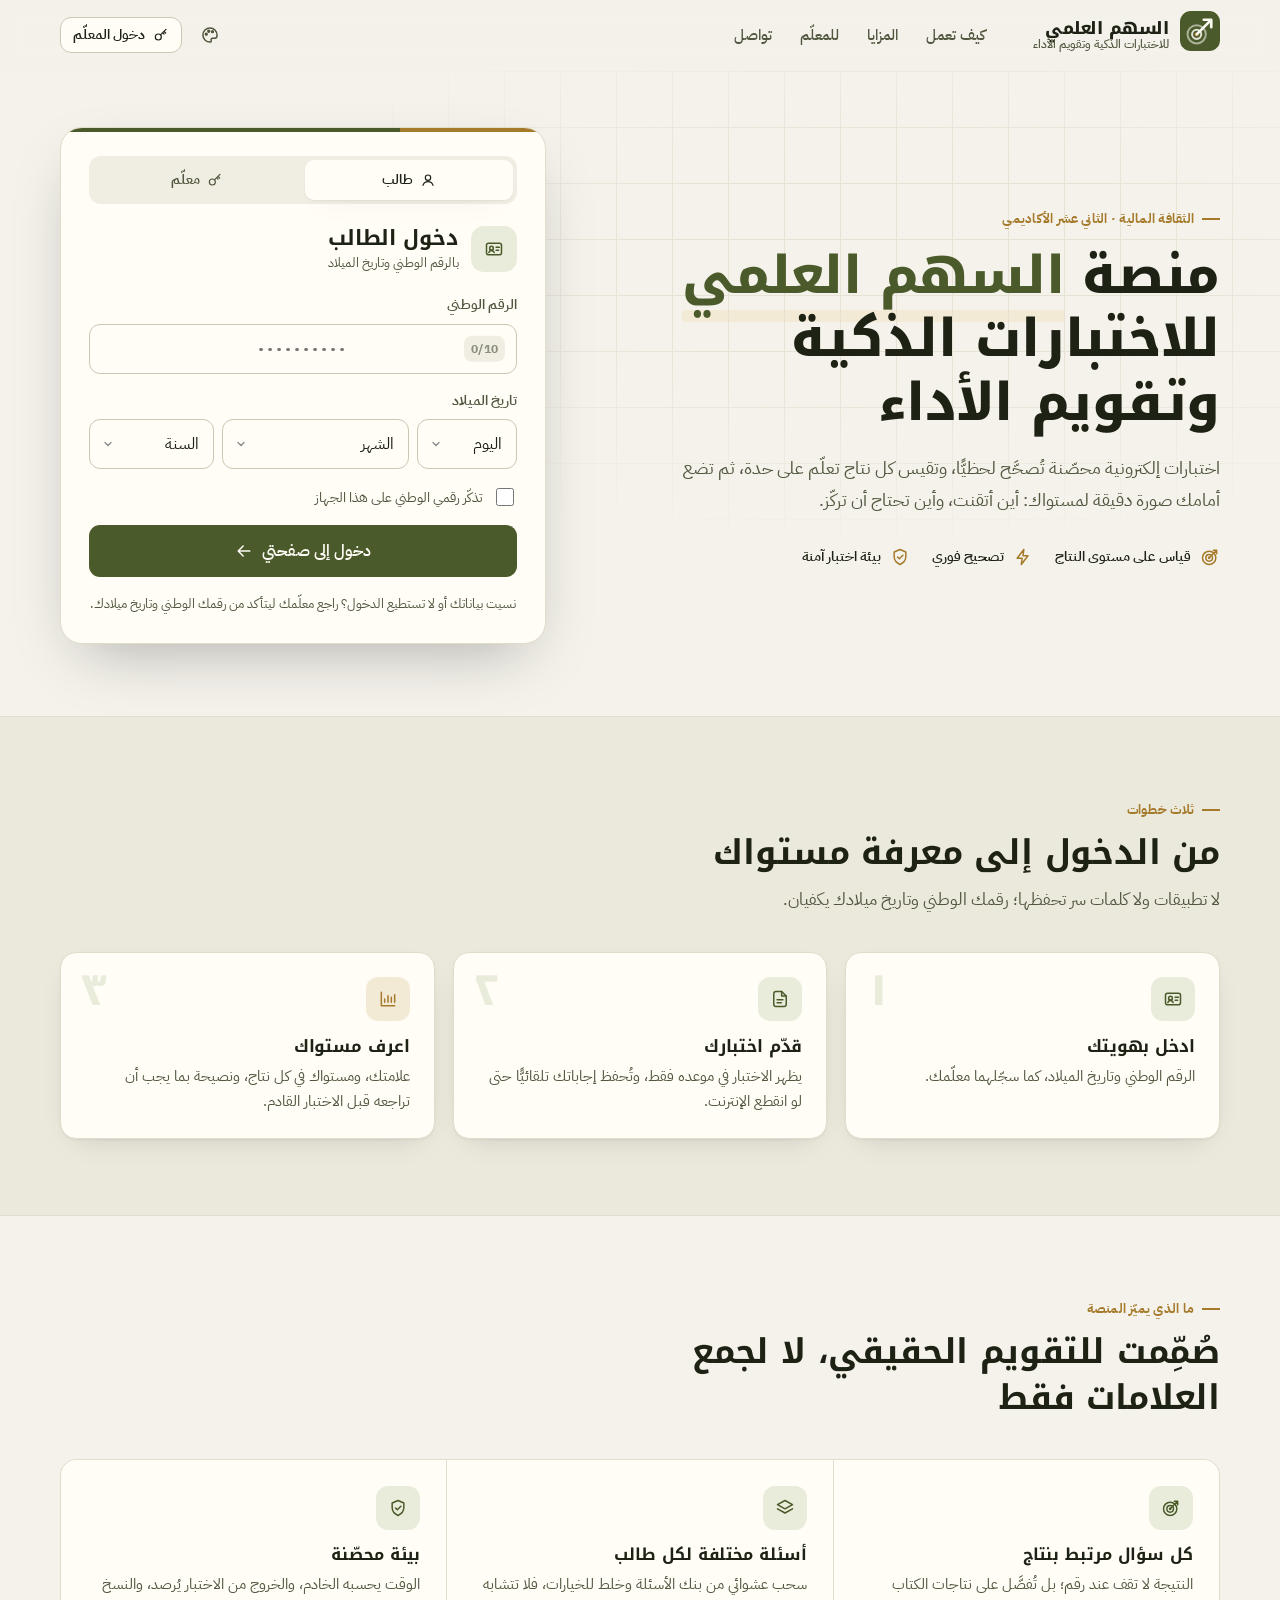
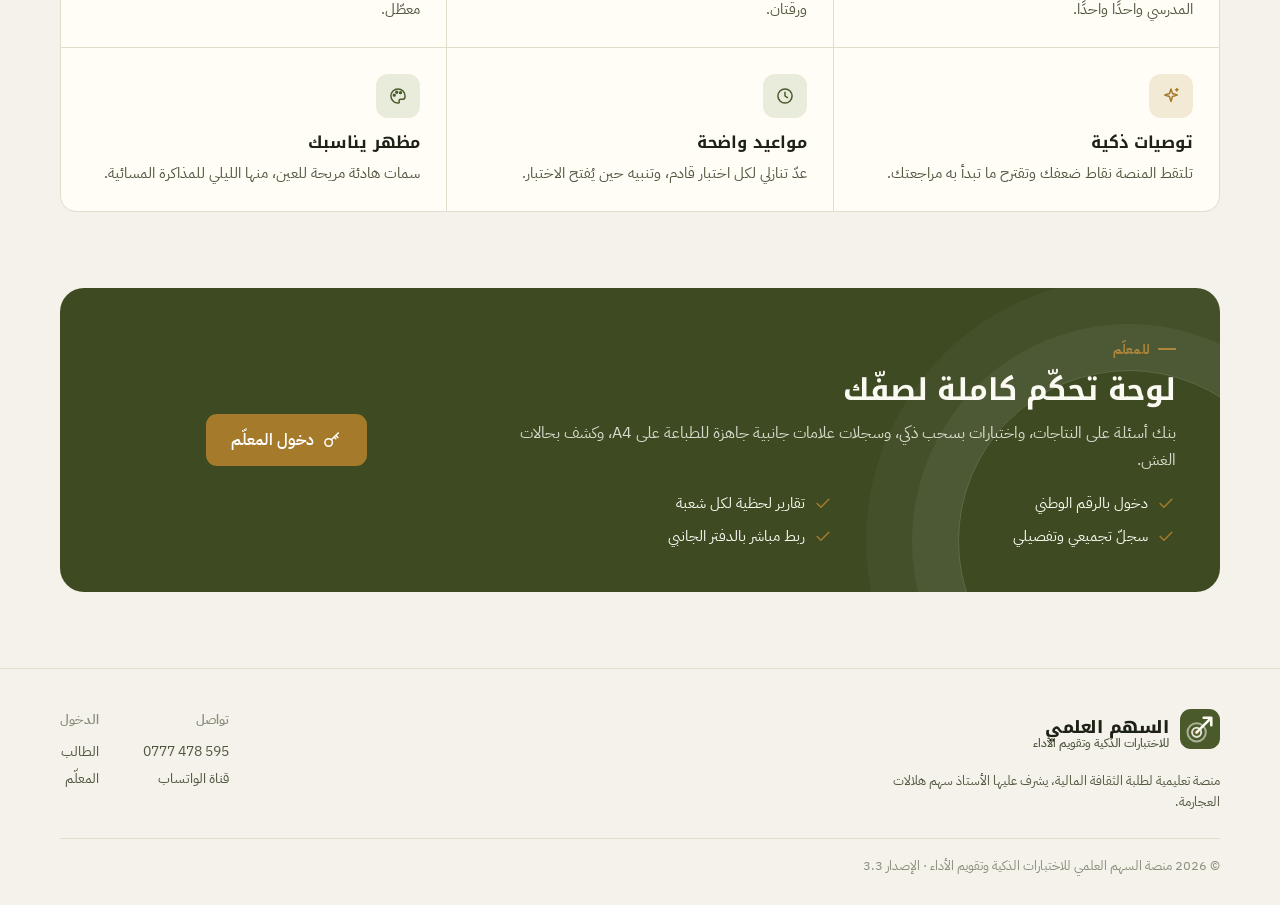
==== commit e51e4645: "Add files via upload" ====
--- a/index.html
+++ b/index.html
@@ -8,11 +8,11 @@
 <meta name="description" content="منصة السهم العلمي للاختبارات الذكية وتقويم الأداء — اختبارات إلكترونية آمنة تقيس كل نتاج تعلّم وتعرض للطالب مستواه بدقة.">
 <title>منصة السهم العلمي للاختبارات الذكية وتقويم الأداء</title>
 <link rel="manifest" href="manifest.webmanifest">
-<link rel="icon" href="assets/icon.svg?v=3.1.0" type="image/svg+xml">
+<link rel="icon" href="assets/icon.svg?v=3.3.0" type="image/svg+xml">
 <link rel="preconnect" href="https://fonts.googleapis.com">
 <link rel="preconnect" href="https://fonts.gstatic.com" crossorigin>
 <link href="https://fonts.googleapis.com/css2?family=IBM+Plex+Sans+Arabic:wght@400;500;600;700&family=Noto+Kufi+Arabic:wght@600;700;800&display=swap" rel="stylesheet">
-<link rel="stylesheet" href="assets/brand.css?v=3.1.0">
+<link rel="stylesheet" href="assets/brand.css?v=3.3.0">
 </head>
 <body>
 
@@ -111,7 +111,7 @@
       <div><b>تواصل</b><a href="tel:0777478595" dir="ltr" style="text-align:right">0777 478 595</a><a href="https://whatsapp.com/channel/0029VbDEOn26hENv5mIE1m0L" target="_blank" rel="noopener">قناة الواتساب</a></div>
       <div><b>الدخول</b><a href="#portal">الطالب</a><a href="teacher.html">المعلّم</a></div>
     </div>
-    <div class="copy">© <span id="yr"></span> منصة السهم العلمي للاختبارات الذكية وتقويم الأداء · الإصدار 3.1</div>
+    <div class="copy">© <span id="yr"></span> منصة السهم العلمي للاختبارات الذكية وتقويم الأداء · الإصدار 3.3</div>
   </div></footer>
 </div>
 
@@ -168,9 +168,9 @@
   <button class="btn primary lg" id="fsBack" style="margin-top:16px">متابعة الاختبار</button>
 </div></div>
 
-<script src="assets/config.js?v=3.1.0"></script>
-<script src="assets/icons.js?v=3.1.0"></script>
-<script src="assets/common.js?v=3.1.0"></script>
-<script src="assets/student.js?v=3.1.0"></script>
+<script src="assets/config.js?v=3.3.0"></script>
+<script src="assets/icons.js?v=3.3.0"></script>
+<script src="assets/common.js?v=3.3.0"></script>
+<script src="assets/student.js?v=3.3.0"></script>
 </body>
 </html>
--- a/assets/brand.css
+++ b/assets/brand.css
@@ -362,3 +362,38 @@
 @media print{body.guarded *{visibility:hidden!important}body.guarded::after{content:"الطباعة ممنوعة أثناء الاختبار";visibility:visible;position:fixed;inset:0;display:grid;place-items:center;font-size:28px}}
 .sheet{visibility:hidden;transition:transform .28s cubic-bezier(.2,.8,.2,1),opacity .2s,visibility 0s linear .3s}
 .sheet.on{visibility:visible;transition-delay:0s}
+
+/* ===== نتائجي وسلوكي (صفحة الطالب) ===== */
+.mks{display:grid;grid-template-columns:repeat(4,1fr);gap:10px}
+.mk{background:var(--surface-2);border-radius:14px;padding:12px;display:grid;gap:2px;text-align:center}
+.mk span{font-size:12.5px;color:var(--ink-2);font-weight:600}.mk b{font-size:24px;font-family:var(--f-disp)}.mk small{font-size:11.5px;color:var(--ink-3)}
+.mk em{font-style:normal;font-size:11.5px;color:var(--accent);font-weight:600}
+@media (max-width:640px){.mks{grid-template-columns:1fr 1fr}}
+.tcard{text-align:start;cursor:pointer;font:inherit;color:inherit;width:100%}
+.tcard:hover,.bcard:hover{border-color:var(--accent)}
+.bgrid{display:grid;grid-template-columns:repeat(4,1fr);gap:12px}
+@media (max-width:760px){.bgrid{grid-template-columns:1fr 1fr}}
+.bcard{background:var(--surface);border:1px solid var(--line);border-radius:16px;padding:16px;display:grid;gap:6px;justify-items:start;cursor:pointer;font:inherit;color:inherit;text-align:start}
+.bcard b{font-size:26px;font-family:var(--f-disp)}.bcard span{font-size:13px;color:var(--ink-2);font-weight:600}
+.bcard.ok .ibox{background:#e7f4ea;color:#1d6b33}.bcard.bad .ibox{background:#fbe9e9;color:#a12a2a}.bcard.warn .ibox{background:#fdf2dc;color:#8a5a00}
+/* جداول وملاحظات في صفحة الطالب */
+.tw{overflow:auto;border:1px solid var(--line);border-radius:14px;background:var(--surface);max-width:100%}
+table.t{width:100%;border-collapse:separate;border-spacing:0;font-size:14px}
+table.t th{position:sticky;top:0;background:var(--surface-2);color:var(--ink-2);font-weight:700;font-size:12.5px;text-align:start;padding:10px 12px;border-bottom:1px solid var(--line);white-space:nowrap;z-index:2}
+table.t td{padding:9px 12px;border-bottom:1px solid var(--line);vertical-align:middle}
+table.t tr:last-child td{border-bottom:0}
+table.t tbody tr:hover td{background:color-mix(in srgb,var(--accent-soft) 45%,transparent)}
+table.t .num{text-align:center;font-variant-numeric:tabular-nums}
+.note{font-size:12.5px;color:var(--ink-2);background:var(--surface-2);border-radius:12px;padding:10px 12px;line-height:1.7}
+
+/* ===== بطاقات العلامات في الواجهة + التوصيات ===== */
+.mkpi{font:inherit;color:inherit;text-align:start;cursor:pointer;display:grid;gap:2px}
+.mkpi span{font-size:12.5px;opacity:.85}.mkpi b{font-size:26px}.mkpi small{font-size:11.5px;opacity:.8}
+.kpis.sm{margin-top:10px}.kpis.sm .kpi{padding:10px 14px}.kpis.sm .kpi b{font-size:18px}
+.smart .grow{min-width:0}
+.tshort{margin:6px 0 0;padding-inline-start:18px;display:grid;gap:4px}
+.tip{border-inline-start:4px solid var(--line-2)}
+.tip.urgent{border-inline-start-color:#c0392b}.tip.study{border-inline-start-color:#d68910}.tip.improve{border-inline-start-color:var(--accent)}
+.tip.behavior{border-inline-start-color:#7d5ba6}.tip.keep{border-inline-start-color:#1e8449}
+.tipo{background:var(--surface-2);border-radius:12px;padding:10px 12px}
+.tsteps{margin:0;padding-inline-start:20px;display:grid;gap:4px;font-size:13.5px;line-height:1.8}
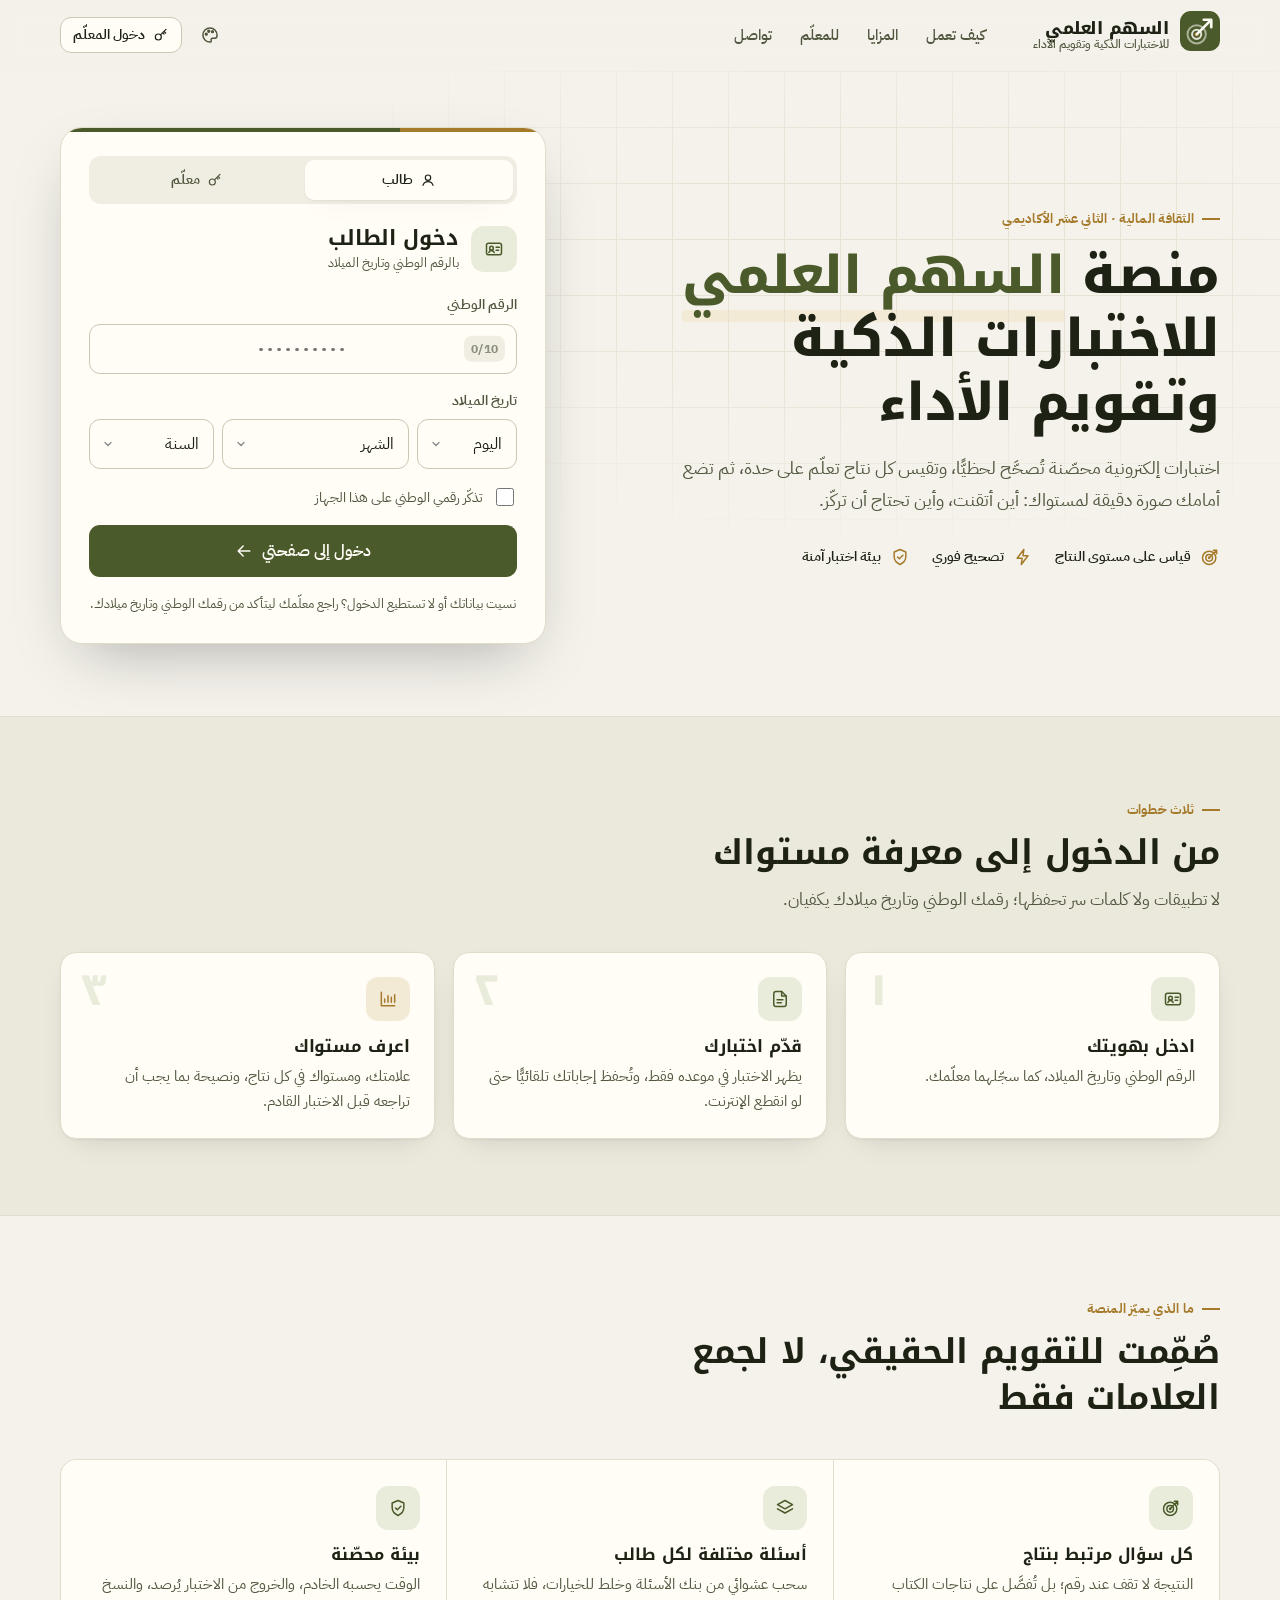
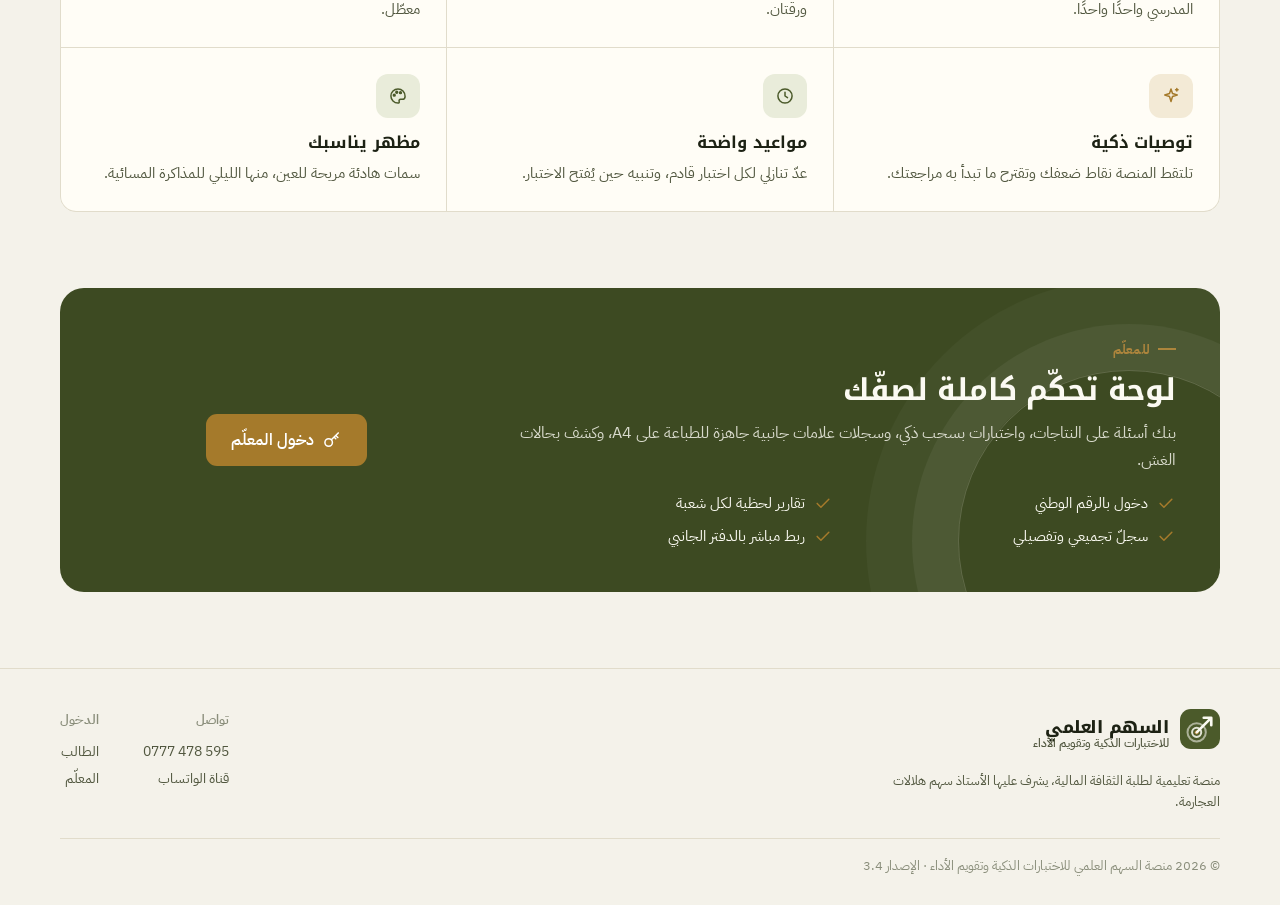
==== commit 54dba74c: "Add files via upload" ====
--- a/index.html
+++ b/index.html
@@ -8,11 +8,11 @@
 <meta name="description" content="منصة السهم العلمي للاختبارات الذكية وتقويم الأداء — اختبارات إلكترونية آمنة تقيس كل نتاج تعلّم وتعرض للطالب مستواه بدقة.">
 <title>منصة السهم العلمي للاختبارات الذكية وتقويم الأداء</title>
 <link rel="manifest" href="manifest.webmanifest">
-<link rel="icon" href="assets/icon.svg?v=3.3.0" type="image/svg+xml">
+<link rel="icon" href="assets/icon.svg?v=3.4.0" type="image/svg+xml">
 <link rel="preconnect" href="https://fonts.googleapis.com">
 <link rel="preconnect" href="https://fonts.gstatic.com" crossorigin>
 <link href="https://fonts.googleapis.com/css2?family=IBM+Plex+Sans+Arabic:wght@400;500;600;700&family=Noto+Kufi+Arabic:wght@600;700;800&display=swap" rel="stylesheet">
-<link rel="stylesheet" href="assets/brand.css?v=3.3.0">
+<link rel="stylesheet" href="assets/brand.css?v=3.4.0">
 </head>
 <body>
 
@@ -111,7 +111,7 @@
       <div><b>تواصل</b><a href="tel:0777478595" dir="ltr" style="text-align:right">0777 478 595</a><a href="https://whatsapp.com/channel/0029VbDEOn26hENv5mIE1m0L" target="_blank" rel="noopener">قناة الواتساب</a></div>
       <div><b>الدخول</b><a href="#portal">الطالب</a><a href="teacher.html">المعلّم</a></div>
     </div>
-    <div class="copy">© <span id="yr"></span> منصة السهم العلمي للاختبارات الذكية وتقويم الأداء · الإصدار 3.3</div>
+    <div class="copy">© <span id="yr"></span> منصة السهم العلمي للاختبارات الذكية وتقويم الأداء · الإصدار 3.4</div>
   </div></footer>
 </div>
 
@@ -168,9 +168,9 @@
   <button class="btn primary lg" id="fsBack" style="margin-top:16px">متابعة الاختبار</button>
 </div></div>
 
-<script src="assets/config.js?v=3.3.0"></script>
-<script src="assets/icons.js?v=3.3.0"></script>
-<script src="assets/common.js?v=3.3.0"></script>
-<script src="assets/student.js?v=3.3.0"></script>
+<script src="assets/config.js?v=3.4.0"></script>
+<script src="assets/icons.js?v=3.4.0"></script>
+<script src="assets/common.js?v=3.4.0"></script>
+<script src="assets/student.js?v=3.4.0"></script>
 </body>
 </html>
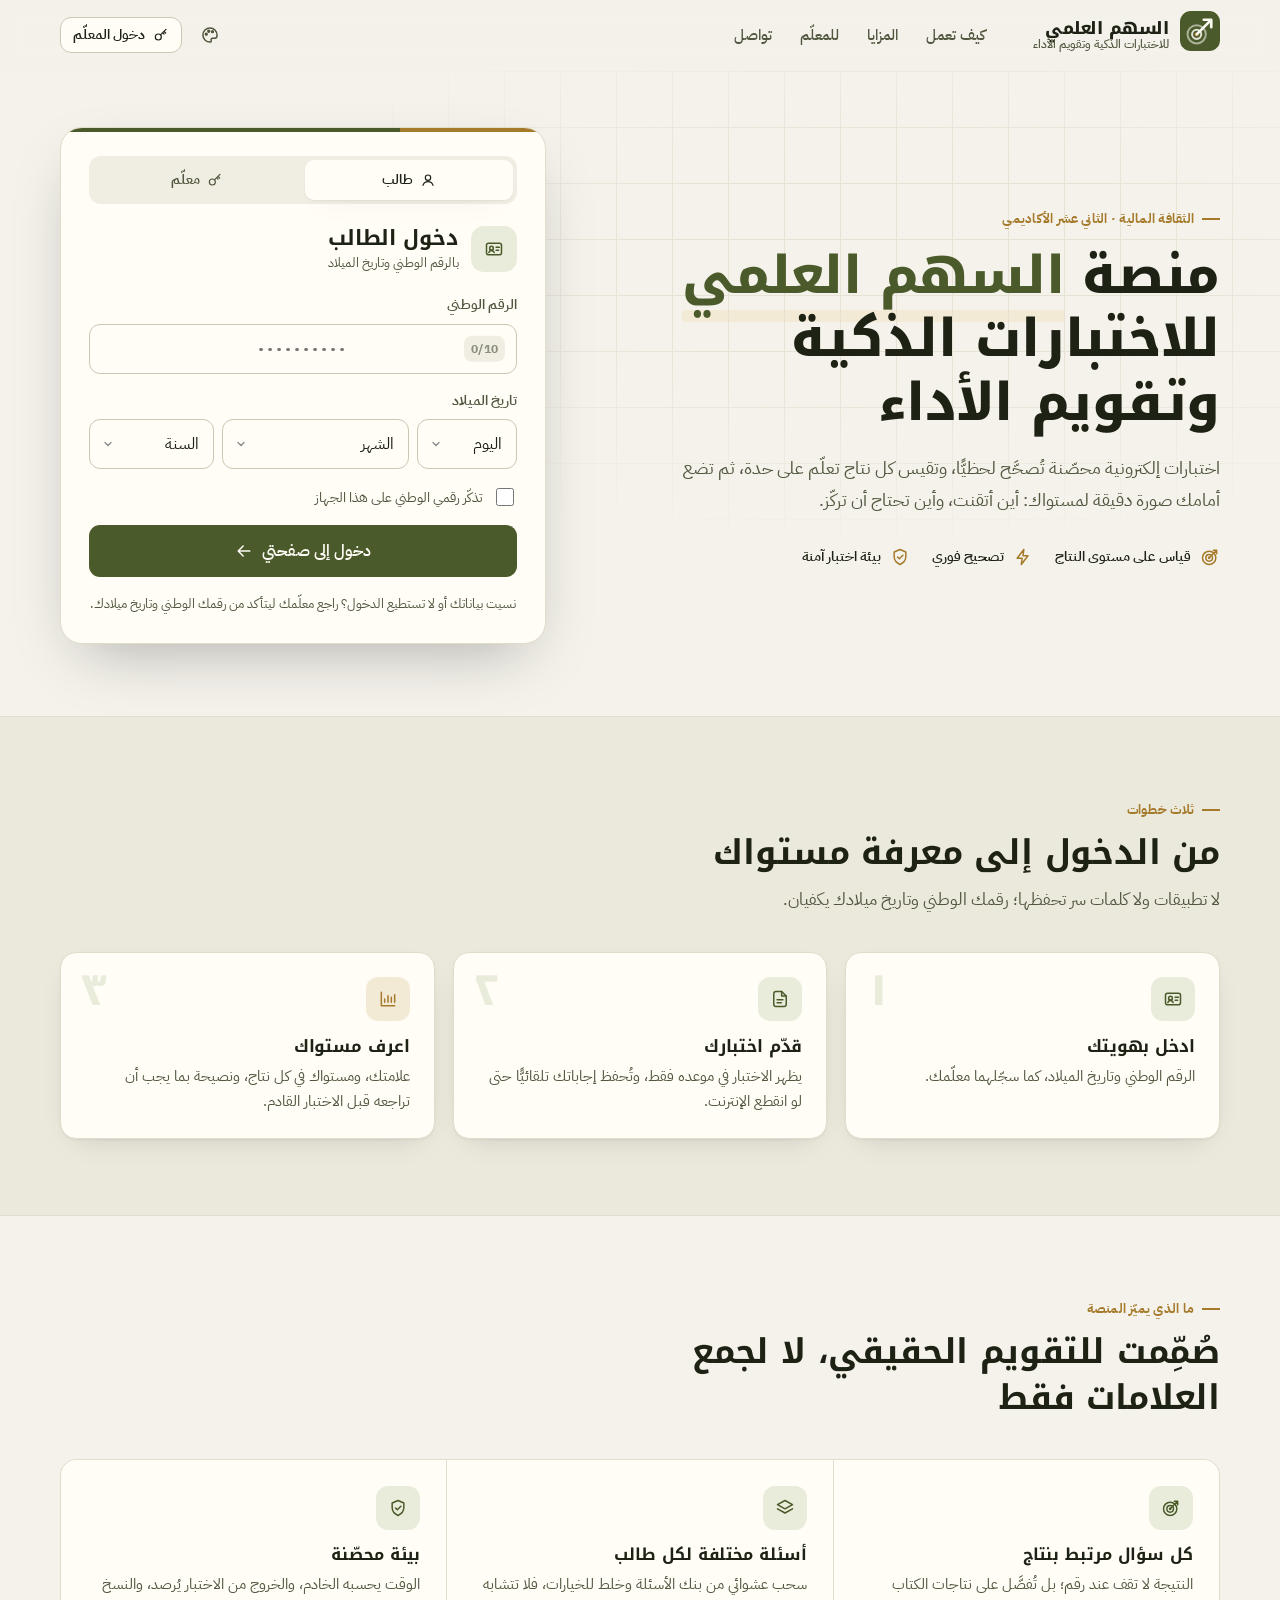
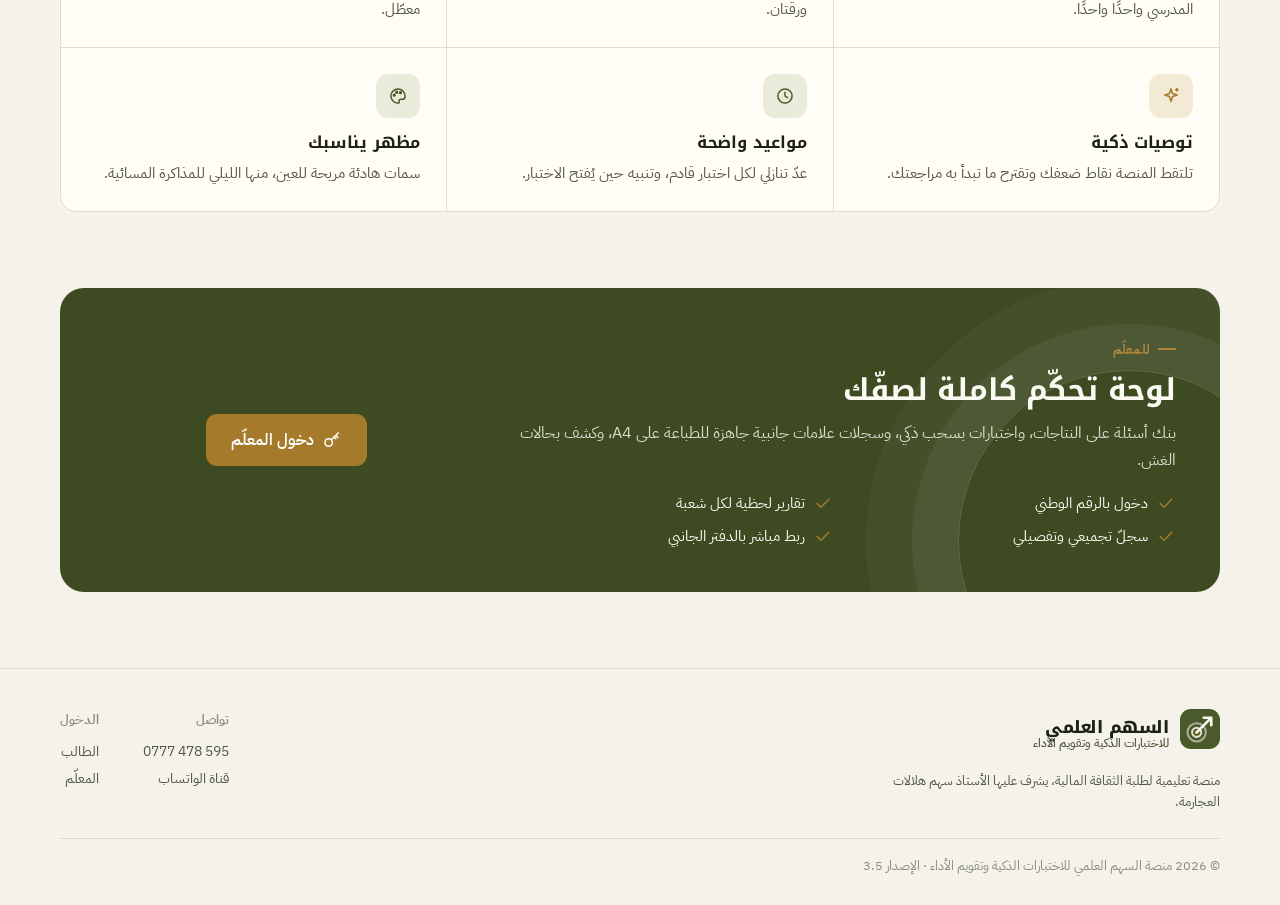
==== commit 108a300e: "Add files via upload" ====
--- a/index.html
+++ b/index.html
@@ -8,11 +8,11 @@
 <meta name="description" content="منصة السهم العلمي للاختبارات الذكية وتقويم الأداء — اختبارات إلكترونية آمنة تقيس كل نتاج تعلّم وتعرض للطالب مستواه بدقة.">
 <title>منصة السهم العلمي للاختبارات الذكية وتقويم الأداء</title>
 <link rel="manifest" href="manifest.webmanifest">
-<link rel="icon" href="assets/icon.svg?v=3.4.0" type="image/svg+xml">
+<link rel="icon" href="assets/icon.svg?v=3.5.0" type="image/svg+xml">
 <link rel="preconnect" href="https://fonts.googleapis.com">
 <link rel="preconnect" href="https://fonts.gstatic.com" crossorigin>
 <link href="https://fonts.googleapis.com/css2?family=IBM+Plex+Sans+Arabic:wght@400;500;600;700&family=Noto+Kufi+Arabic:wght@600;700;800&display=swap" rel="stylesheet">
-<link rel="stylesheet" href="assets/brand.css?v=3.4.0">
+<link rel="stylesheet" href="assets/brand.css?v=3.5.0">
 </head>
 <body>
 
@@ -111,7 +111,7 @@
       <div><b>تواصل</b><a href="tel:0777478595" dir="ltr" style="text-align:right">0777 478 595</a><a href="https://whatsapp.com/channel/0029VbDEOn26hENv5mIE1m0L" target="_blank" rel="noopener">قناة الواتساب</a></div>
       <div><b>الدخول</b><a href="#portal">الطالب</a><a href="teacher.html">المعلّم</a></div>
     </div>
-    <div class="copy">© <span id="yr"></span> منصة السهم العلمي للاختبارات الذكية وتقويم الأداء · الإصدار 3.4</div>
+    <div class="copy">© <span id="yr"></span> منصة السهم العلمي للاختبارات الذكية وتقويم الأداء · الإصدار 3.5</div>
   </div></footer>
 </div>
 
@@ -168,9 +168,9 @@
   <button class="btn primary lg" id="fsBack" style="margin-top:16px">متابعة الاختبار</button>
 </div></div>
 
-<script src="assets/config.js?v=3.4.0"></script>
-<script src="assets/icons.js?v=3.4.0"></script>
-<script src="assets/common.js?v=3.4.0"></script>
-<script src="assets/student.js?v=3.4.0"></script>
+<script src="assets/config.js?v=3.5.0"></script>
+<script src="assets/icons.js?v=3.5.0"></script>
+<script src="assets/common.js?v=3.5.0"></script>
+<script src="assets/student.js?v=3.5.0"></script>
 </body>
 </html>
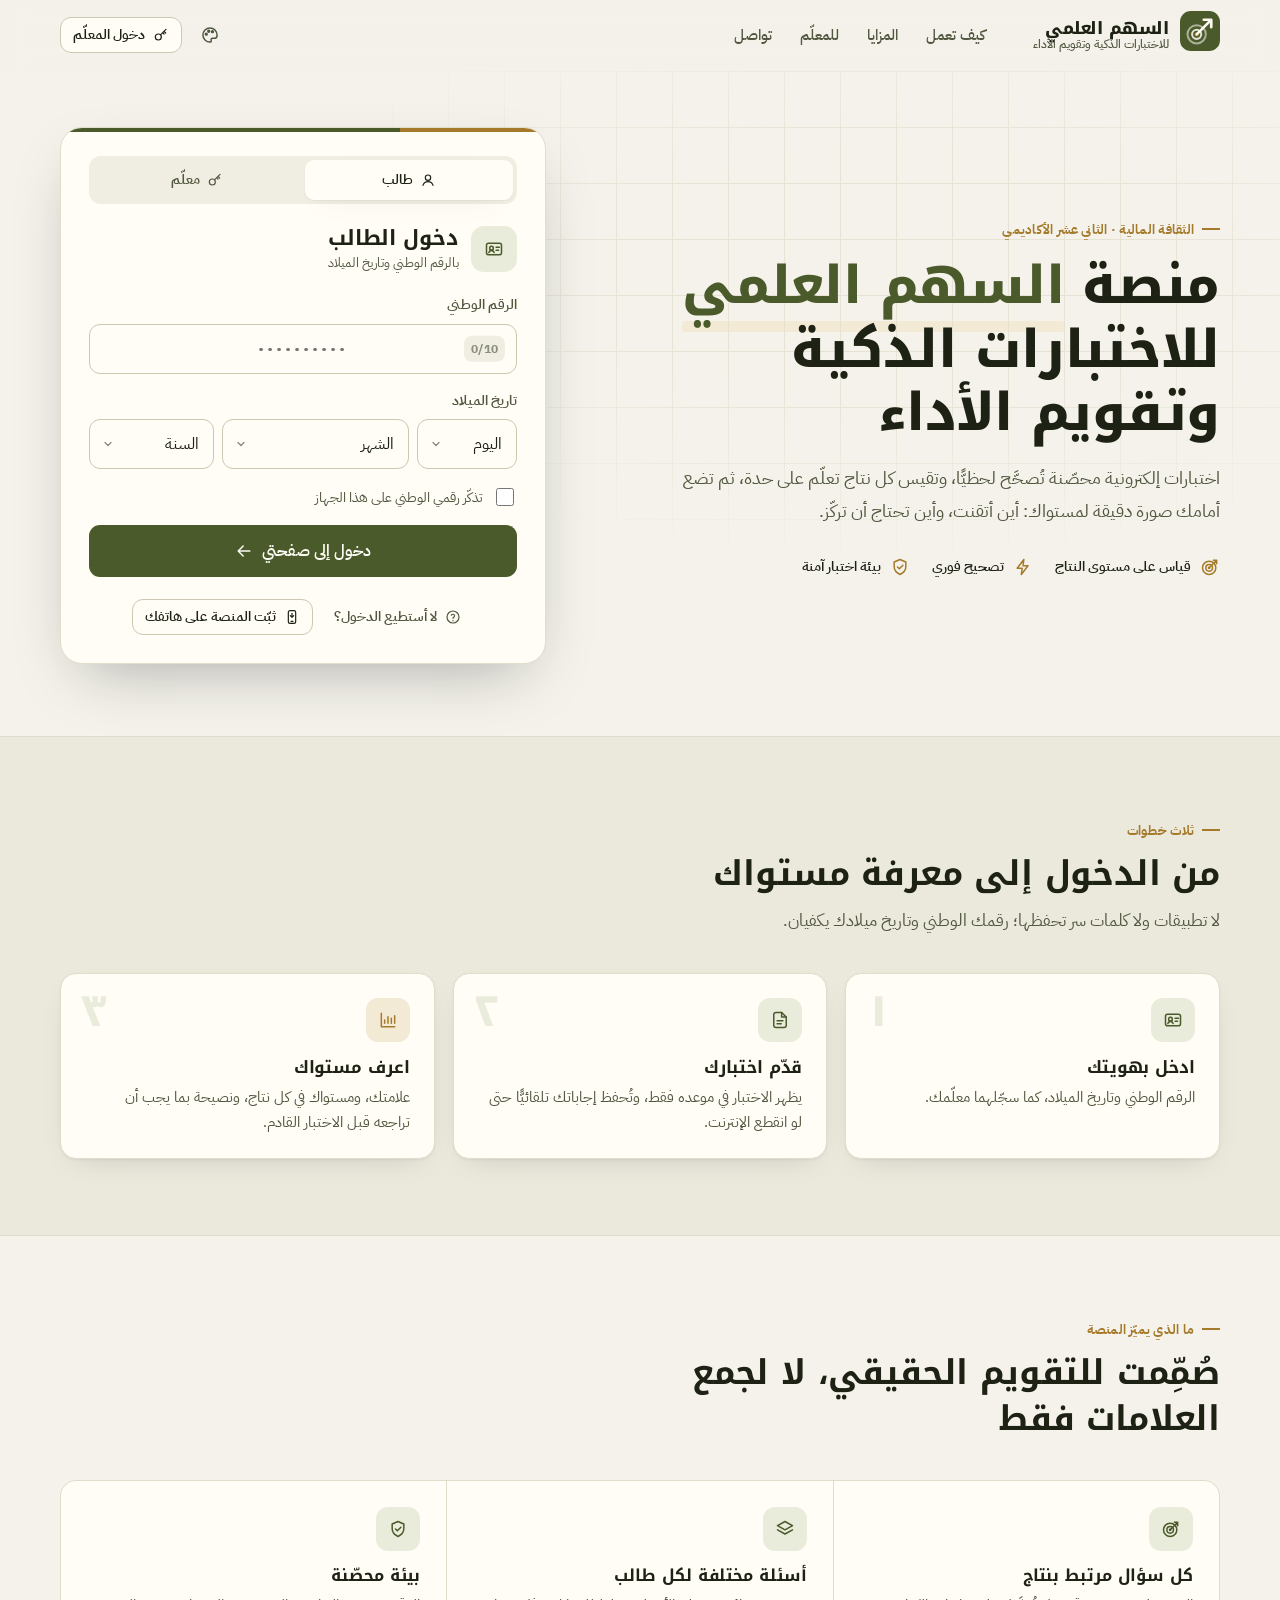
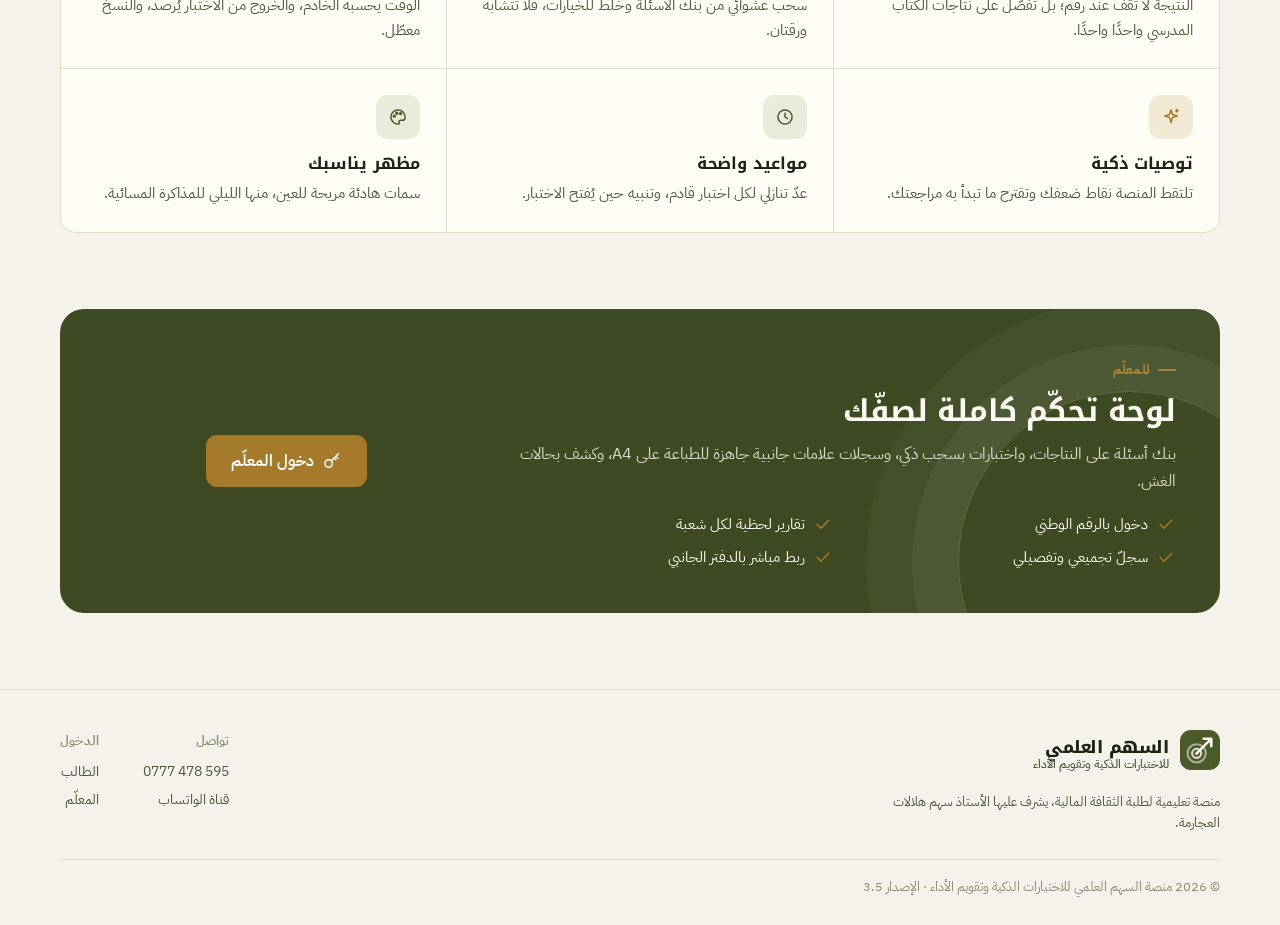
==== commit 4aaf95be: "Add files via upload" ====
--- a/index.html
+++ b/index.html
@@ -8,11 +8,11 @@
 <meta name="description" content="منصة السهم العلمي للاختبارات الذكية وتقويم الأداء — اختبارات إلكترونية آمنة تقيس كل نتاج تعلّم وتعرض للطالب مستواه بدقة.">
 <title>منصة السهم العلمي للاختبارات الذكية وتقويم الأداء</title>
 <link rel="manifest" href="manifest.webmanifest">
-<link rel="icon" href="assets/icon.svg?v=3.5.0" type="image/svg+xml">
+<link rel="icon" href="assets/icon.svg?v=3.8.0" type="image/svg+xml">
 <link rel="preconnect" href="https://fonts.googleapis.com">
 <link rel="preconnect" href="https://fonts.gstatic.com" crossorigin>
 <link href="https://fonts.googleapis.com/css2?family=IBM+Plex+Sans+Arabic:wght@400;500;600;700&family=Noto+Kufi+Arabic:wght@600;700;800&display=swap" rel="stylesheet">
-<link rel="stylesheet" href="assets/brand.css?v=3.5.0">
+<link rel="stylesheet" href="assets/brand.css?v=3.8.0">
 </head>
 <body>
 
@@ -60,7 +60,8 @@
             </div></div>
           <label class="check"><input type="checkbox" id="remember"> تذكّر رقمي الوطني على هذا الجهاز</label>
           <button class="btn primary block lg" id="loginBtn" type="submit">دخول إلى صفحتي <i data-ic="left"></i></button>
-          <p class="tiny" style="text-align:center">نسيت بياناتك أو لا تستطيع الدخول؟ راجع معلّمك ليتأكد من رقمك الوطني وتاريخ ميلادك.</p>
+          <div class="login-help"><button type="button" class="btn ghost sm" id="helpBtn"><i data-ic="help" class="sm"></i>لا أستطيع الدخول؟</button>
+            <button type="button" class="btn outline sm hide" id="installBtn"><i data-ic="phone" class="sm"></i>ثبّت المنصة على هاتفك</button></div>
         </form>
       </div>
       <div id="welcomeBox" class="welcome hide" aria-live="polite">
@@ -168,9 +169,9 @@
   <button class="btn primary lg" id="fsBack" style="margin-top:16px">متابعة الاختبار</button>
 </div></div>
 
-<script src="assets/config.js?v=3.5.0"></script>
-<script src="assets/icons.js?v=3.5.0"></script>
-<script src="assets/common.js?v=3.5.0"></script>
-<script src="assets/student.js?v=3.5.0"></script>
+<script src="assets/config.js?v=3.8.0"></script>
+<script src="assets/icons.js?v=3.8.0"></script>
+<script src="assets/common.js?v=3.8.0"></script>
+<script src="assets/student.js?v=3.8.0"></script>
 </body>
 </html>
--- a/assets/brand.css
+++ b/assets/brand.css
@@ -397,3 +397,125 @@
 .tip.behavior{border-inline-start-color:#7d5ba6}.tip.keep{border-inline-start-color:#1e8449}
 .tipo{background:var(--surface-2);border-radius:12px;padding:10px 12px}
 .tsteps{margin:0;padding-inline-start:20px;display:grid;gap:4px;font-size:13.5px;line-height:1.8}
+
+/* ===== صورة الطالب ===== */
+.av-img{border-radius:50%;object-fit:cover;flex:none;border:2px solid var(--surface);box-shadow:0 0 0 2px var(--accent-line);background:var(--surface-2)}
+.avatar.has-ph{padding:0;overflow:hidden;background:none}.avatar.has-ph img{width:100%;height:100%;object-fit:cover;border-radius:50%}
+
+/* ===== ترتيبي: الأيقونة والميداليات ===== */
+.rankw{position:relative;display:block;width:100%;text-align:start;margin-top:18px;padding:16px 18px 18px;border-radius:20px;border:1px solid var(--line);
+  background:var(--surface);box-shadow:var(--sh);overflow:hidden;cursor:pointer;color:inherit;font:inherit}
+.rankw.is-top{border-color:#f2c94c;background:radial-gradient(120% 90% at 50% 0%,rgba(251,191,36,.20),transparent 60%),var(--surface)}
+.rankw-h{display:flex;align-items:center;gap:12px;position:relative;z-index:1}.rankw-h b{display:block;font-size:15.5px}.rankw-h .go{color:var(--ink-3)}
+.rk-pair{display:grid;grid-template-columns:1fr 1fr;gap:12px;margin-top:14px;position:relative;z-index:1}
+.rk-pair .rk{display:grid;justify-items:center;gap:6px;text-align:center}
+.rk-t{font-size:12.5px;font-weight:700;color:var(--ink-2)}
+.rk-disc{position:relative;width:128px;height:128px;border-radius:50%;display:grid;place-items:center;align-content:center;gap:1px;color:#fff;
+  background:var(--rk-bg);box-shadow:inset 0 2px 6px rgba(255,255,255,.45),inset 0 -8px 18px rgba(0,0,0,.22),0 10px 24px -10px rgba(0,0,0,.45);
+  text-shadow:0 1px 2px rgba(0,0,0,.35)}
+.rk-disc::before{content:"";position:absolute;inset:7px;border-radius:50%;border:2px dashed rgba(255,255,255,.45)}
+.rk.m1 .rk-disc,.rk.m2 .rk-disc{color:#3a2a06;text-shadow:0 1px 0 rgba(255,255,255,.55)}.rk.m2 .rk-disc{color:#1e293b}
+.rk-row{display:flex;align-items:center;gap:4px;direction:ltr}
+.rk-n{font-family:var(--f-disp);font-size:40px;line-height:1;font-weight:800}
+.rk-o{font-size:12px;font-weight:700;max-width:112px;line-height:1.35}
+.rk-disc small{font-size:10.5px;opacity:.9}
+.rk-ic{display:grid;place-items:center}
+.rk-up{font-style:normal;font-size:12px;font-weight:700;color:var(--ok);background:var(--ok-bg);border-radius:999px;padding:3px 10px}
+.rk-star{width:26px;height:26px;flex:none;animation:rkSpin 3.2s linear infinite;filter:drop-shadow(0 0 6px rgba(251,191,36,.9))}
+.rk.is-top .rk-disc{animation:rkGlow 2.4s ease-in-out infinite}
+@keyframes rkSpin{to{transform:rotate(360deg)}}
+@keyframes rkGlow{50%{box-shadow:inset 0 2px 6px rgba(255,255,255,.5),inset 0 -8px 18px rgba(0,0,0,.2),0 0 0 6px rgba(251,191,36,.25),0 0 30px 6px rgba(251,191,36,.45)}}
+.rk-pair.big .rk-disc{width:150px;height:150px}.rk-pair.big .rk-n{font-size:48px}
+@media (max-width:420px){.rk-disc{width:112px;height:112px}.rk-n{font-size:34px}.rk-pair.big .rk-disc{width:128px;height:128px}}
+
+/* احتفالات التتويج المستمرة */
+.confetti{position:absolute;left:50%;top:45%;width:0;height:0;pointer-events:none;z-index:0}
+.confetti i{position:absolute;width:var(--w);height:calc(var(--w) * 1.6);background:var(--c);border-radius:2px;opacity:0;
+  animation:cfBurst 2.6s cubic-bezier(.15,.7,.35,1) var(--d) infinite}
+@keyframes cfBurst{0%{opacity:0;transform:translate(0,0) rotate(0) scale(.4)}8%{opacity:1}
+  60%{opacity:1;transform:translate(var(--x),var(--y)) rotate(var(--r)) scale(1)}
+  100%{opacity:0;transform:translate(calc(var(--x) * 1.15),calc(var(--y) + 90px)) rotate(calc(var(--r) * 1.5)) scale(.9)}}
+.rk-disc .confetti{top:50%}
+
+/* بطاقة الشرف */
+.honor{position:relative;border-radius:24px;padding:4px;background:linear-gradient(135deg,#fde68a,#d4a017 30%,#fff3c4 50%,#b8860b 75%,#fde68a);box-shadow:var(--sh-lg);overflow:hidden}
+.honor-in{position:relative;z-index:1;border-radius:20px;padding:30px 20px 22px;text-align:center;
+  background:radial-gradient(110% 70% at 50% 0%,rgba(251,191,36,.18),transparent 65%),var(--surface)}
+.honor .confetti{top:30%;z-index:2}
+.honor-rib{display:inline-block;font-family:var(--f-serif);font-size:26px;font-weight:700;color:#7c4a03;padding:4px 26px;margin-bottom:14px;
+  background:linear-gradient(90deg,transparent,#fde68a 15%,#fbbf24 50%,#fde68a 85%,transparent);border-radius:6px}
+.honor-ph{display:grid;place-items:center;margin-bottom:10px}.honor-ph .av-img,.honor-ph .avatar{box-shadow:0 0 0 4px #fbbf24,0 0 0 8px rgba(251,191,36,.25)}
+.honor h2{font-family:var(--f-serif);font-size:28px;margin:4px 0 2px}
+.honor-ranks{display:flex;flex-wrap:wrap;justify-content:center;gap:8px;margin:14px 0 4px}
+.hr-chip{display:inline-flex;align-items:center;gap:6px;font-weight:700;font-size:14px;padding:6px 14px;border-radius:999px;background:var(--gold-soft);color:var(--gold);border:1px solid #f2c94c}
+.hr-chip .rk-star{width:20px;height:20px}
+.honor blockquote,.motiv blockquote{margin:16px auto 6px;max-width:560px;font-family:var(--f-serif);font-size:18px;line-height:1.9;color:var(--ink);
+  padding:12px 16px;border-inline-start:4px solid var(--gold);background:var(--surface-2);border-radius:10px;text-align:start}
+.honor-sig{display:flex;justify-content:space-between;flex-wrap:wrap;gap:8px;max-width:560px;margin:10px auto 0;font-size:13px;color:var(--ink-2)}
+
+/* رسالة التحفيز (الوسط والأواخر) */
+.motiv{border-radius:22px;padding:26px 20px;text-align:center;background:var(--surface);border:1px solid var(--line);box-shadow:var(--sh)}
+.motiv.b-mid{background:radial-gradient(120% 80% at 50% 0%,rgba(20,184,166,.16),transparent 60%),var(--surface)}
+.motiv.b-low{background:radial-gradient(120% 80% at 50% 0%,rgba(249,115,22,.16),transparent 60%),var(--surface)}
+.mv-ic{width:64px;height:64px;margin:0 auto 10px;border-radius:50%;display:grid;place-items:center;color:#fff;background:linear-gradient(135deg,#2dd4bf,#0f766e)}
+.motiv.b-low .mv-ic{background:linear-gradient(135deg,#fdba74,#ea580c)}
+.motiv h2{font-size:22px;margin:0 0 6px}.motiv p{margin:4px 0;color:var(--ink-2)}
+.mv-up{color:var(--ok)!important;font-weight:700}
+
+/* مراجعة الإجابات الصحيحة */
+.rv.good{border-inline-start:4px solid var(--ok)}.rv.bad{border-inline-start:4px solid var(--danger)}.rv.blank{border-inline-start:4px solid var(--line-2)}
+.rv .stem{font-size:16.5px}
+.opt.rvo{cursor:default;align-items:center}
+.opt.is-ok{border-color:var(--ok);background:var(--ok-bg)}.opt.is-ok .L{background:var(--ok);color:#fff}
+.opt.is-bad{border-color:var(--danger);background:var(--danger-bg)}.opt.is-bad .L{background:var(--danger);color:#fff}
+.tag{display:inline-flex;align-items:center;gap:4px;font-size:12px;border-radius:999px;padding:3px 10px;white-space:nowrap}
+.tag.ok{background:var(--ok);color:#fff}.tag.me{background:var(--surface-2);color:var(--ink-2);border:1px solid var(--line-2)}
+.rk-disc>:not(.confetti){position:relative;z-index:1}
+.gr-h{display:flex;align-items:center;gap:12px}.gr-h .av-img{box-shadow:0 0 0 2px rgba(255,255,255,.6)}
+
+/* ===== شاشة الدخول: المساعدة والتثبيت ===== */
+.login-help{display:flex;flex-wrap:wrap;justify-content:center;gap:8px;margin-top:6px}
+.hlist{margin:6px 0 0;padding-inline-start:20px;line-height:2;font-size:14.5px}
+.hsteps{display:grid;grid-template-columns:1fr 1fr;gap:10px;margin-top:10px}
+.hsteps>div{border:1px solid var(--line);border-radius:12px;padding:10px 12px;font-size:14px}.hsteps>div.on{border-color:var(--accent);background:var(--accent-soft)}
+.hsteps ol{margin:6px 0 0;padding-inline-start:18px;line-height:1.9}
+@media (max-width:520px){.hsteps{grid-template-columns:1fr}}
+
+/* ===== التدريب الذاتي ===== */
+.pspot{margin-top:18px;display:grid;grid-template-columns:auto 1fr auto;gap:16px;align-items:center;padding:18px 20px;border-radius:18px;background:var(--surface);border:1px solid var(--line);box-shadow:var(--sh)}
+.pspot h3{font-size:16.5px;margin:0 0 2px}
+.pspot-f{display:grid;justify-items:center;width:74px;padding:8px 0;border-radius:16px;background:var(--surface-2);color:var(--ink-3);line-height:1.1}
+.pspot-f.on{background:linear-gradient(160deg,#fff1d6,#fed7aa);color:#c2410c}
+.pspot-f b{font-family:var(--f-disp);font-size:24px;font-weight:800;color:inherit}.pspot-f span{font-size:11.5px}
+.pspot-b{display:grid;gap:8px}
+.wk{display:flex;gap:4px;margin-top:8px}.wk i{width:14px;height:14px;border-radius:4px;background:var(--surface-2);border:1px solid var(--line)}.wk i.on{background:#f97316;border-color:#ea580c}
+@media (max-width:640px){.pspot{grid-template-columns:auto 1fr}.pspot-b{grid-column:1/-1;grid-template-columns:1fr 1fr}}
+.lessons{display:grid;gap:10px}
+.lu{font-weight:700;color:var(--gold);margin-top:8px;font-size:14px}
+.lc2{display:flex;gap:12px;align-items:center;padding:14px 16px;border-radius:14px;background:var(--surface);border:1px solid var(--line)}
+.lc2-b{display:grid;gap:6px;flex:none}
+.pq .opt{width:100%}
+.pfb{display:grid;gap:6px;margin-top:16px;padding:14px;border-radius:12px;border:1.5px solid}
+.pfb.ok{border-color:var(--ok);background:var(--ok-bg)}.pfb.bad{border-color:var(--danger);background:var(--danger-bg)}
+.pfb .btn{justify-self:start;margin-top:4px}
+
+/* ===== صفحة الدرس ===== */
+.vid{position:relative;padding-top:56.25%;border-radius:14px;overflow:hidden;background:#000;box-shadow:var(--sh)}
+.vid iframe{position:absolute;inset:0;width:100%;height:100%;border:0}
+.sum{white-space:pre-wrap;line-height:2;font-size:15px}
+
+/* ===== منحنى التقدّم ===== */
+.hero-n{font-family:var(--f-disp);font-size:34px;font-weight:800;line-height:1.1}.hero-n small{font-size:14px;color:var(--ink-3);font-weight:500}
+.chart{position:relative;margin-top:12px}
+.chart svg{width:100%;height:auto;display:block;touch-action:pan-y}
+.chart .gl{stroke:var(--line);stroke-width:1}
+.chart .ax{fill:var(--ink-3);font-size:11px;font-family:var(--f-body)}
+.chart .ln{fill:none;stroke:var(--accent);stroke-width:2;stroke-linejoin:round;stroke-linecap:round}
+.chart .dt{fill:var(--accent);stroke:var(--surface);stroke-width:2}
+.chart .xh{stroke:var(--ink-3);stroke-width:1;stroke-dasharray:3 3}
+.tipbox{position:absolute;min-width:150px;padding:8px 10px;border-radius:10px;background:var(--surface);border:1px solid var(--line-2);box-shadow:var(--sh);font-size:12.5px;line-height:1.7;pointer-events:none;color:var(--ink)}
+
+/* ===== اسأل معلّمي ===== */
+.ask .q{margin:8px 0 0;font-size:15px;line-height:1.9;white-space:pre-wrap}
+.ask.mine{border-inline-start:4px solid var(--accent)}
+.ask .ans{margin-top:10px;padding:10px 12px;border-radius:10px;background:var(--ok-bg)}.ask .ans p{margin:4px 0 0;white-space:pre-wrap;line-height:1.9}
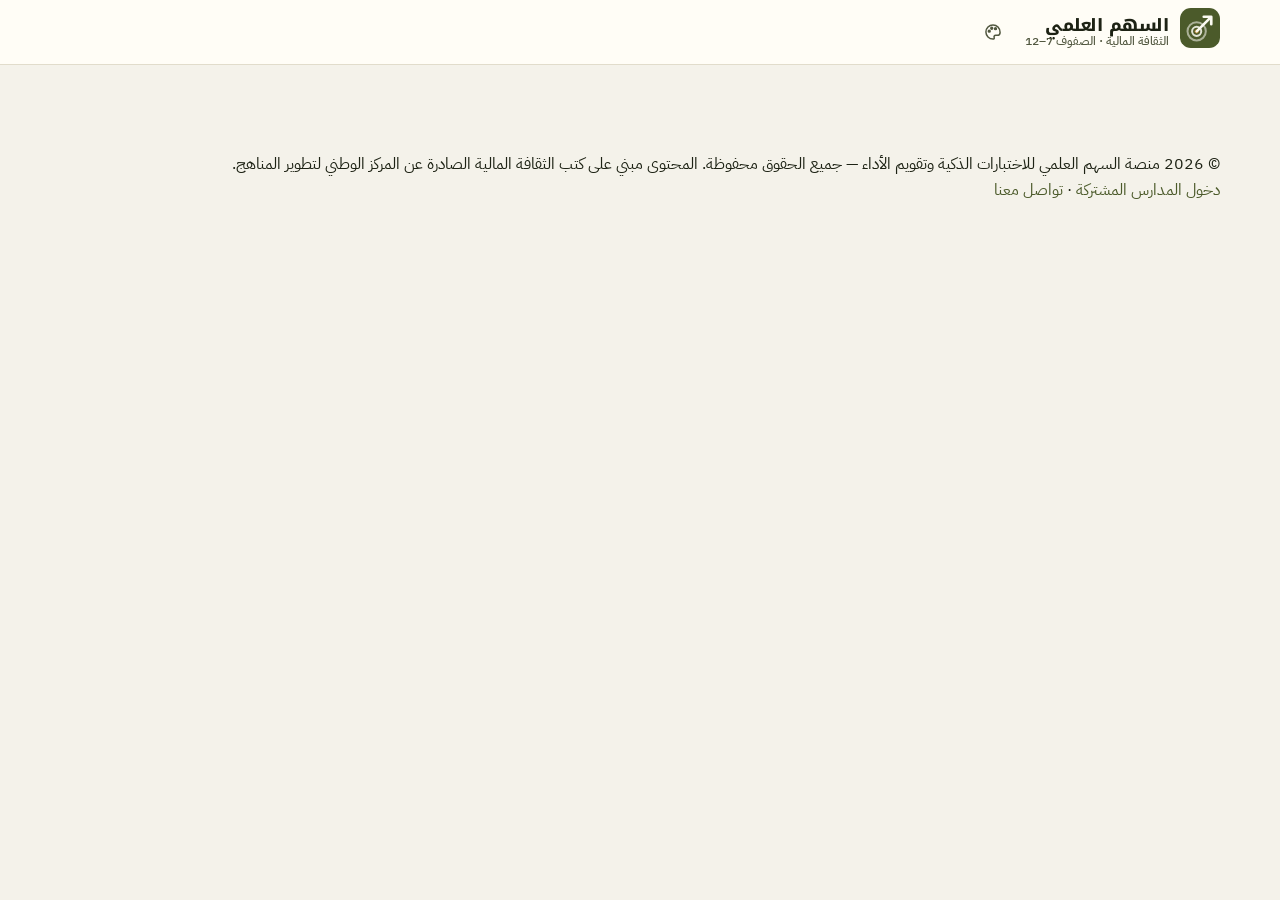
==== commit 1d59665d: "Add files via upload" ====
--- a/index.html
+++ b/index.html
@@ -5,173 +5,39 @@
 <meta http-equiv="Cache-Control" content="no-cache, must-revalidate">
 <meta name="viewport" content="width=device-width, initial-scale=1, viewport-fit=cover">
 <meta name="theme-color" content="#3d4a22">
-<meta name="description" content="منصة السهم العلمي للاختبارات الذكية وتقويم الأداء — اختبارات إلكترونية آمنة تقيس كل نتاج تعلّم وتعرض للطالب مستواه بدقة.">
-<title>منصة السهم العلمي للاختبارات الذكية وتقويم الأداء</title>
+<meta name="description" content="منصة السهم العلمي — الثقافة المالية للصفوف 7–12: أوراق عمل واختبارات احترافية بنماذج متعددة، سجلات رسمية بنتاجات الكتاب، ملزمة لكل درس، وتدريب وتشخيص ذكي للطلبة.">
+<title>منصة السهم العلمي — الثقافة المالية للصفوف 7–12</title>
+<script>
+  // طلبة المدارس المشتركة (رمز QR لبطاقة الخروج، أو من سجّل دخوله سابقًا على هذا الجهاز) ← صفحة الطلبة
+  (function () { try { var h = location.hash || "", q = location.search || "";
+    if (q.indexOf("home") < 0 && (h.indexOf("#/go/") === 0 || h === "#portal" || localStorage.getItem("sahm_st_nid"))) location.replace("students.html" + h); } catch (e) {} })();
+</script>
 <link rel="manifest" href="manifest.webmanifest">
-<link rel="icon" href="assets/icon.svg?v=3.8.0" type="image/svg+xml">
+<link rel="icon" href="assets/icon.svg?v=4.1" type="image/svg+xml">
 <link rel="preconnect" href="https://fonts.googleapis.com">
 <link rel="preconnect" href="https://fonts.gstatic.com" crossorigin>
-<link href="https://fonts.googleapis.com/css2?family=IBM+Plex+Sans+Arabic:wght@400;500;600;700&family=Noto+Kufi+Arabic:wght@600;700;800&display=swap" rel="stylesheet">
-<link rel="stylesheet" href="assets/brand.css?v=3.8.0">
+<link href="https://fonts.googleapis.com/css2?family=IBM+Plex+Sans+Arabic:wght@400;500;600;700&family=Noto+Kufi+Arabic:wght@600;700;800&family=Amiri:wght@700&display=swap" rel="stylesheet">
+<link rel="stylesheet" href="assets/brand.css?v=4.1">
+<link rel="stylesheet" href="assets/learn.css?v=4.1">
 </head>
 <body>
+  <header class="appbar"><div class="container">
+    <a class="brand" href="#" id="lnHome"><span data-logo></span><span class="wm"><b>السهم العلمي</b><span>الثقافة المالية · الصفوف 7–12</span></span></a>
+    <button class="btn outline sm hide" id="lnG" aria-label="تغيير الصف"></button>
+    <div class="who hide" id="lnWho"><b id="lnName">—</b><span class="pill" id="lnRole"></span></div>
+    <button class="iconbtn" id="lnSkin" title="المظهر" aria-label="تغيير المظهر"><i data-ic="palette"></i></button>
+  </div></header>
+  <main class="dash container" id="ln"></main>
+  <footer class="ln-foot"><div class="container">© <span id="lnYr"></span> منصة السهم العلمي للاختبارات الذكية وتقويم الأداء — جميع الحقوق محفوظة. المحتوى مبني على كتب الثقافة المالية الصادرة عن المركز الوطني لتطوير المناهج.
+    <br><a href="teacher.html">دخول المدارس المشتركة</a> · <a href="https://wa.me/962777478595" target="_blank" rel="noopener">تواصل معنا</a></div></footer>
 
-<!-- ======================= الموقع + الدخول ======================= -->
-<div id="vLogin" class="hide">
-  <header class="site-nav" id="siteNav"><div class="container">
-    <a class="brand" href="#top"><span data-logo></span><span class="wm"><b>السهم العلمي</b><span>للاختبارات الذكية وتقويم الأداء</span></span></a>
-    <nav aria-label="أقسام الموقع">
-      <a href="#how">كيف تعمل</a><a href="#features">المزايا</a><a href="#teachers">للمعلّم</a><a href="#contact">تواصل</a>
-    </nav>
-    <div class="end">
-      <button class="iconbtn" id="skinBtnL" title="المظهر" aria-label="تغيير المظهر"><i data-ic="palette"></i></button>
-      <a class="btn outline sm hide-sm" href="teacher.html"><i data-ic="key" class="sm"></i>دخول المعلّم</a>
-    </div>
-  </div></header>
-
-  <section class="hero" id="top"><div class="container">
-    <div class="reveal">
-      <span class="eyebrow">الثقافة المالية · الثاني عشر الأكاديمي</span>
-      <h1>منصة <em>السهم العلمي</em><br>للاختبارات الذكية وتقويم الأداء</h1>
-      <p class="lead">اختبارات إلكترونية محصّنة تُصحَّح لحظيًّا، وتقيس كل نتاج تعلّم على حدة، ثم تضع أمامك صورة دقيقة لمستواك: أين أتقنت، وأين تحتاج أن تركّز.</p>
-      <div class="trust">
-        <div><i data-ic="target"></i>قياس على مستوى النتاج</div>
-        <div><i data-ic="bolt"></i>تصحيح فوري</div>
-        <div><i data-ic="shield"></i>بيئة اختبار آمنة</div>
-      </div>
-    </div>
-
-    <div class="portal reveal" id="portal">
-      <div class="seg" role="tablist"><button class="on" role="tab" aria-selected="true"><i data-ic="user" class="sm"></i>طالب</button><a href="teacher.html" role="tab"><i data-ic="key" class="sm"></i>معلّم</a></div>
-      <div id="loginBox">
-        <div class="p-head"><div class="badge"><i data-ic="id"></i></div><div><h2>دخول الطالب</h2><div class="tiny">بالرقم الوطني وتاريخ الميلاد</div></div></div>
-        <form id="loginForm" autocomplete="off" novalidate>
-          <div id="loginErr" class="err hide" role="alert"></div>
-          <label class="field"><span>الرقم الوطني</span>
-            <div class="nid-wrap" id="nidWrap">
-              <input class="input mono" id="nid" inputmode="numeric" maxlength="10" required placeholder="٠٠٠٠٠٠٠٠٠٠" dir="ltr" aria-describedby="nidCount">
-              <span class="count" id="nidCount">0/10</span><span class="tick"><i data-ic="checkc"></i></span>
-            </div></label>
-          <div class="field"><span>تاريخ الميلاد</span>
-            <div class="dob">
-              <select class="input" id="dobD" aria-label="اليوم" required></select>
-              <select class="input" id="dobM" aria-label="الشهر" required></select>
-              <select class="input" id="dobY" aria-label="السنة" required></select>
-            </div></div>
-          <label class="check"><input type="checkbox" id="remember"> تذكّر رقمي الوطني على هذا الجهاز</label>
-          <button class="btn primary block lg" id="loginBtn" type="submit">دخول إلى صفحتي <i data-ic="left"></i></button>
-          <div class="login-help"><button type="button" class="btn ghost sm" id="helpBtn"><i data-ic="help" class="sm"></i>لا أستطيع الدخول؟</button>
-            <button type="button" class="btn outline sm hide" id="installBtn"><i data-ic="phone" class="sm"></i>ثبّت المنصة على هاتفك</button></div>
-        </form>
-      </div>
-      <div id="welcomeBox" class="welcome hide" aria-live="polite">
-        <div class="ok"><i data-ic="check" class="lg"></i></div>
-        <h2 id="wName">أهلًا</h2><p class="muted" style="margin-top:6px">نجهّز صفحتك الآن…</p>
-        <div class="step-dots"><i class="on"></i><i class="on"></i><i></i></div>
-      </div>
-    </div>
-  </div></section>
-
-  <section class="sec alt" id="how"><div class="container">
-    <div class="sec-head reveal"><span class="eyebrow">ثلاث خطوات</span><h2>من الدخول إلى معرفة مستواك</h2><p>لا تطبيقات ولا كلمات سر تحفظها؛ رقمك الوطني وتاريخ ميلادك يكفيان.</p></div>
-    <div class="steps">
-      <div class="card reveal"><div class="ibox"><i data-ic="id"></i></div><h3>ادخل بهويتك</h3><p>الرقم الوطني وتاريخ الميلاد، كما سجّلهما معلّمك.</p></div>
-      <div class="card reveal"><div class="ibox"><i data-ic="file"></i></div><h3>قدّم اختبارك</h3><p>يظهر الاختبار في موعده فقط، وتُحفظ إجاباتك تلقائيًّا حتى لو انقطع الإنترنت.</p></div>
-      <div class="card reveal"><div class="ibox gold"><i data-ic="chart"></i></div><h3>اعرف مستواك</h3><p>علامتك، ومستواك في كل نتاج، ونصيحة بما يجب أن تراجعه قبل الاختبار القادم.</p></div>
-    </div>
-  </div></section>
-
-  <section class="sec" id="features"><div class="container">
-    <div class="sec-head reveal"><span class="eyebrow">ما الذي يميّز المنصة</span><h2>صُمِّمت للتقويم الحقيقي، لا لجمع العلامات فقط</h2></div>
-    <div class="feat reveal">
-      <div><div class="ibox"><i data-ic="target"></i></div><h3>كل سؤال مرتبط بنتاج</h3><p>النتيجة لا تقف عند رقم؛ بل تُفصَّل على نتاجات الكتاب المدرسي واحدًا واحدًا.</p></div>
-      <div><div class="ibox"><i data-ic="layers"></i></div><h3>أسئلة مختلفة لكل طالب</h3><p>سحب عشوائي من بنك الأسئلة وخلط للخيارات، فلا تتشابه ورقتان.</p></div>
-      <div><div class="ibox"><i data-ic="shield"></i></div><h3>بيئة محصّنة</h3><p>الوقت يحسبه الخادم، والخروج من الاختبار يُرصد، والنسخ معطّل.</p></div>
-      <div><div class="ibox gold"><i data-ic="spark"></i></div><h3>توصيات ذكية</h3><p>تلتقط المنصة نقاط ضعفك وتقترح ما تبدأ به مراجعتك.</p></div>
-      <div><div class="ibox"><i data-ic="clock"></i></div><h3>مواعيد واضحة</h3><p>عدّ تنازلي لكل اختبار قادم، وتنبيه حين يُفتح الاختبار.</p></div>
-      <div><div class="ibox"><i data-ic="palette"></i></div><h3>مظهر يناسبك</h3><p>سمات هادئة مريحة للعين، منها الليلي للمذاكرة المسائية.</p></div>
-    </div>
-  </div></section>
-
-  <section id="teachers"><div class="container">
-    <div class="band reveal">
-      <div><span class="eyebrow" style="color:var(--gold)">للمعلّم</span><h2 style="margin-top:10px">لوحة تحكّم كاملة لصفّك</h2>
-        <p>بنك أسئلة على النتاجات، واختبارات بسحب ذكي، وسجلات علامات جانبية جاهزة للطباعة على A4، وكشف بحالات الغش.</p>
-        <ul><li><i data-ic="check"></i>دخول بالرقم الوطني</li><li><i data-ic="check"></i>تقارير لحظية لكل شعبة</li>
-            <li><i data-ic="check"></i>سجلّ تجميعي وتفصيلي</li><li><i data-ic="check"></i>ربط مباشر بالدفتر الجانبي</li></ul></div>
-      <div style="text-align:center"><a class="btn gold lg" href="teacher.html"><i data-ic="key"></i>دخول المعلّم</a></div>
-    </div>
-  </div></section>
-
-  <footer class="site-foot" id="contact"><div class="container">
-    <div style="max-width:360px">
-      <a class="brand" href="#top"><span data-logo></span><span class="wm"><b>السهم العلمي</b><span>للاختبارات الذكية وتقويم الأداء</span></span></a>
-      <p class="tiny" style="margin-top:12px">منصة تعليمية لطلبة الثقافة المالية، يشرف عليها الأستاذ سهم هلالات العجارمة.</p>
-    </div>
-    <div class="cols">
-      <div><b>تواصل</b><a href="tel:0777478595" dir="ltr" style="text-align:right">0777 478 595</a><a href="https://whatsapp.com/channel/0029VbDEOn26hENv5mIE1m0L" target="_blank" rel="noopener">قناة الواتساب</a></div>
-      <div><b>الدخول</b><a href="#portal">الطالب</a><a href="teacher.html">المعلّم</a></div>
-    </div>
-    <div class="copy">© <span id="yr"></span> منصة السهم العلمي للاختبارات الذكية وتقويم الأداء · الإصدار 3.5</div>
-  </div></footer>
-</div>
-
-<!-- ======================= لوحة الطالب ======================= -->
-<div id="vHome" class="hide">
-  <header class="appbar"><div class="container">
-    <a class="brand" href="#" id="homeLink"><span data-logo></span><span class="wm"><b>السهم العلمي</b><span>صفحة الطالب</span></span></a>
-    <div class="who"><b id="hName">—</b><span class="avatar" id="hAv">—</span></div>
-    <button class="iconbtn" id="refreshBtn" title="تحديث" aria-label="تحديث"><i data-ic="refresh"></i></button>
-    <button class="iconbtn" id="skinBtn" title="المظهر" aria-label="تغيير المظهر"><i data-ic="palette"></i></button>
-    <button class="iconbtn" id="logoutBtn" title="خروج" aria-label="تسجيل الخروج"><i data-ic="logout"></i></button>
-  </div></header>
-  <main class="dash container" id="dash"></main>
-</div>
-
-<!-- ======================= الاختبار ======================= -->
-<section id="vExam" class="hide noselect">
-  <div class="exam-top"><div class="container">
-    <div class="grow"><div style="font-weight:700;font-family:var(--f-disp)" id="xTitle"></div>
-      <div class="tiny"><span id="xProg"></span> · <span id="xSaved">—</span></div></div>
-    <div class="timer mono" id="xTimer">--:--</div>
-  </div>
-  <div class="bar"><i id="xBar" style="width:0"></i></div>
-  <div class="gbar hide" id="gBar"></div></div>
-  <div class="wmark hide" id="wmark" aria-hidden="true"></div>
-  <div class="gwarn" id="gWarn" role="alert"></div>
-  <main class="exam-main">
-    <div class="card qcard" id="xCard"></div>
-    <div class="row sp" style="margin-top:14px">
-      <button class="btn outline" id="xPrev"><i data-ic="right" class="sm"></i>السابق</button>
-      <button class="btn ghost sm" id="xFlag"><i data-ic="flag" class="sm"></i>علّم للمراجعة</button>
-      <button class="btn primary" id="xNext">التالي<i data-ic="left" class="sm"></i></button>
-    </div>
-    <div class="card pad" style="margin-top:16px">
-      <div class="row sp" style="margin-bottom:12px"><b style="font-size:14px">خريطة الأسئلة</b>
-        <span class="tiny"><span style="color:var(--accent)">■</span> مُجاب · <span style="color:var(--gold)">●</span> معلَّم</span></div>
-      <div class="qnav" id="xNav"></div>
-      <button class="btn primary block lg" id="xSubmit" style="margin-top:16px">تسليم الإجابات</button>
-    </div>
-  </main>
-</section>
-
-<!-- ======================= النتيجة ======================= -->
-<section id="vResult" class="hide">
-  <header class="appbar"><div class="container"><span data-logo class="brand"></span><h2 id="rTitle" style="font-size:18px">النتيجة</h2></div></header>
-  <main class="exam-main"><div id="rBody"></div>
-    <button class="btn primary block lg" id="rBack" style="margin-top:16px">العودة إلى صفحتي</button></main>
-</section>
-
-<div id="fsLock" class="lock hide"><div>
-  <div class="ibox" style="margin:0 auto 12px;width:64px;height:64px"><i data-ic="lock" class="lg"></i></div>
-  <h2 style="margin:8px 0">عُد إلى وضع ملء الشاشة</h2>
-  <p class="muted">هذا الاختبار يتطلّب البقاء في ملء الشاشة، وكل خروج يُسجَّل للمعلّم.</p>
-  <button class="btn primary lg" id="fsBack" style="margin-top:16px">متابعة الاختبار</button>
-</div></div>
-
-<script src="assets/config.js?v=3.8.0"></script>
-<script src="assets/icons.js?v=3.8.0"></script>
-<script src="assets/common.js?v=3.8.0"></script>
-<script src="assets/student.js?v=3.8.0"></script>
+<script src="assets/config.js?v=4.1"></script>
+<script src="assets/icons.js?v=4.1"></script>
+<script src="assets/common.js?v=4.1"></script>
+<script src="assets/print-pro.js?v=4.1"></script>
+<script src="assets/booklet.js?v=4.1"></script>
+<script src="assets/learn-records.js?v=4.1"></script>
+<script src="assets/calc.js?v=4.2"></script>
+<script src="assets/learn.js?v=4.2"></script>
 </body>
 </html>
